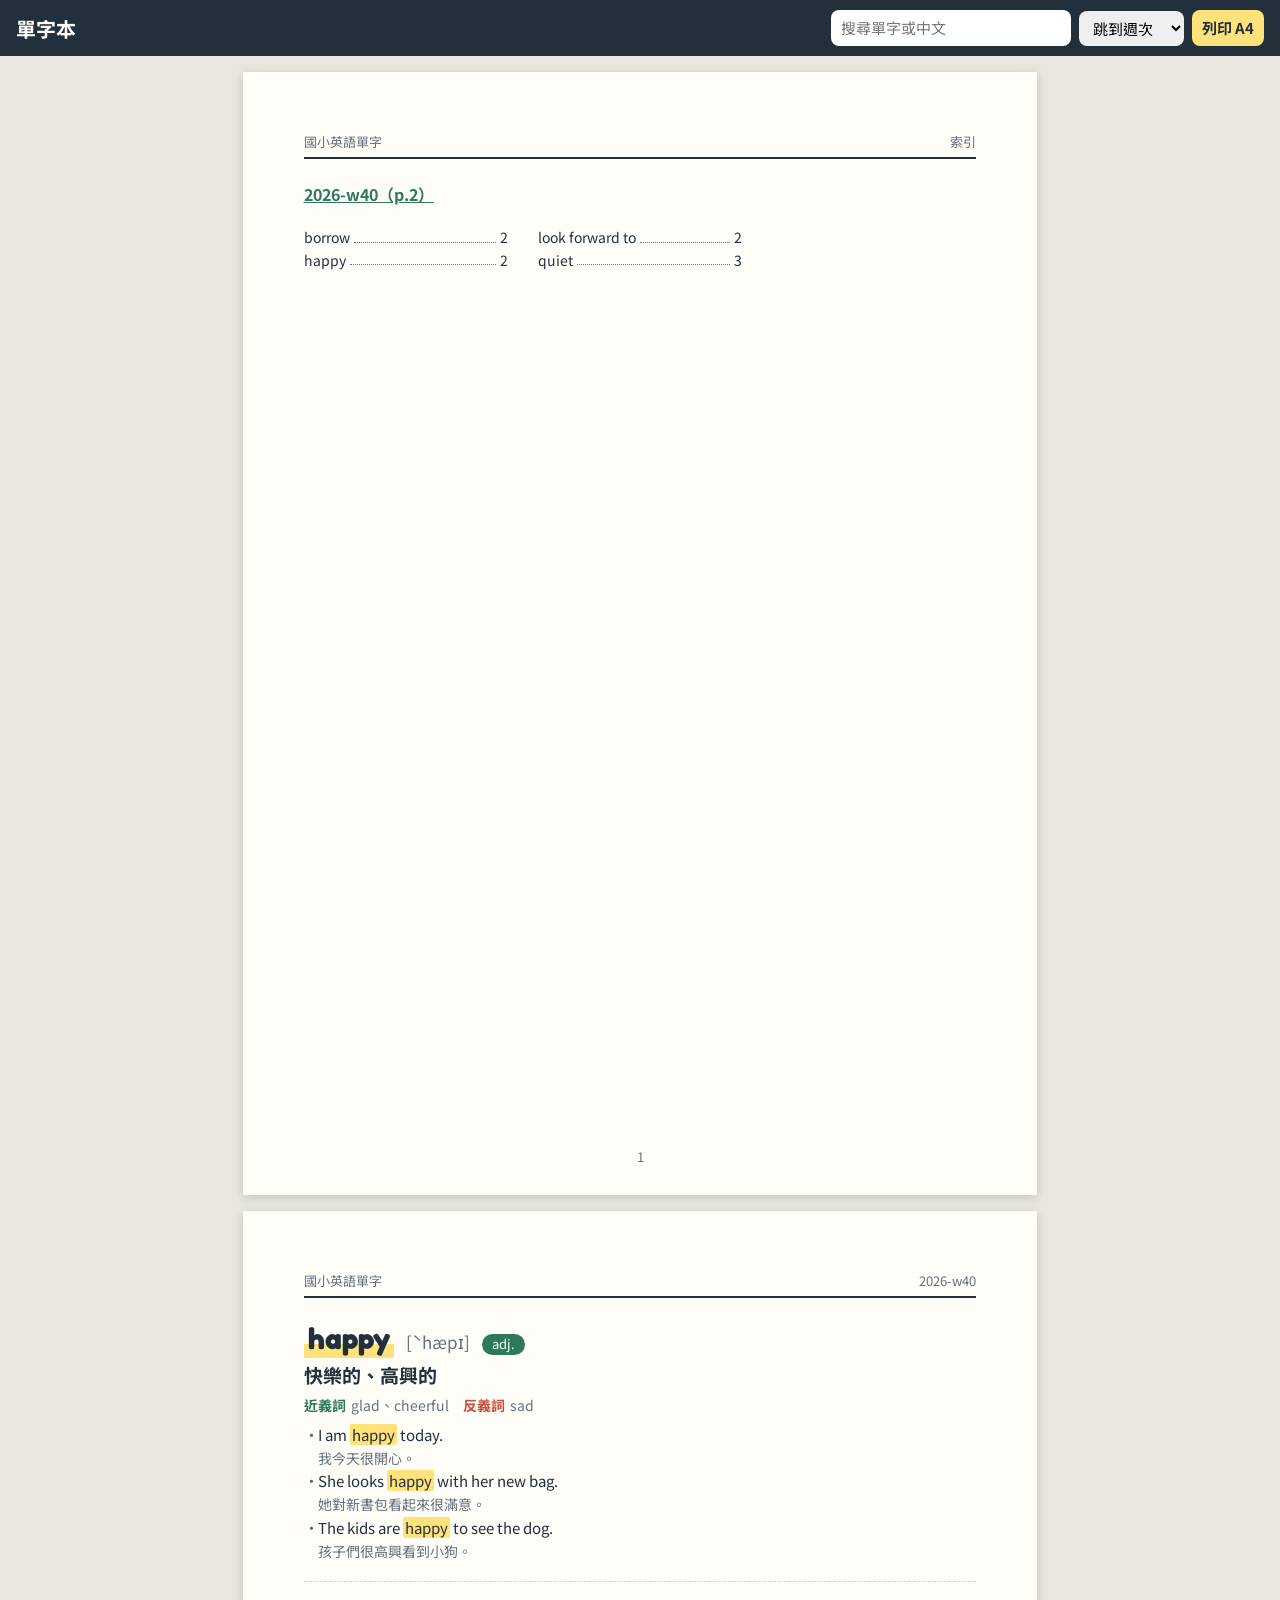
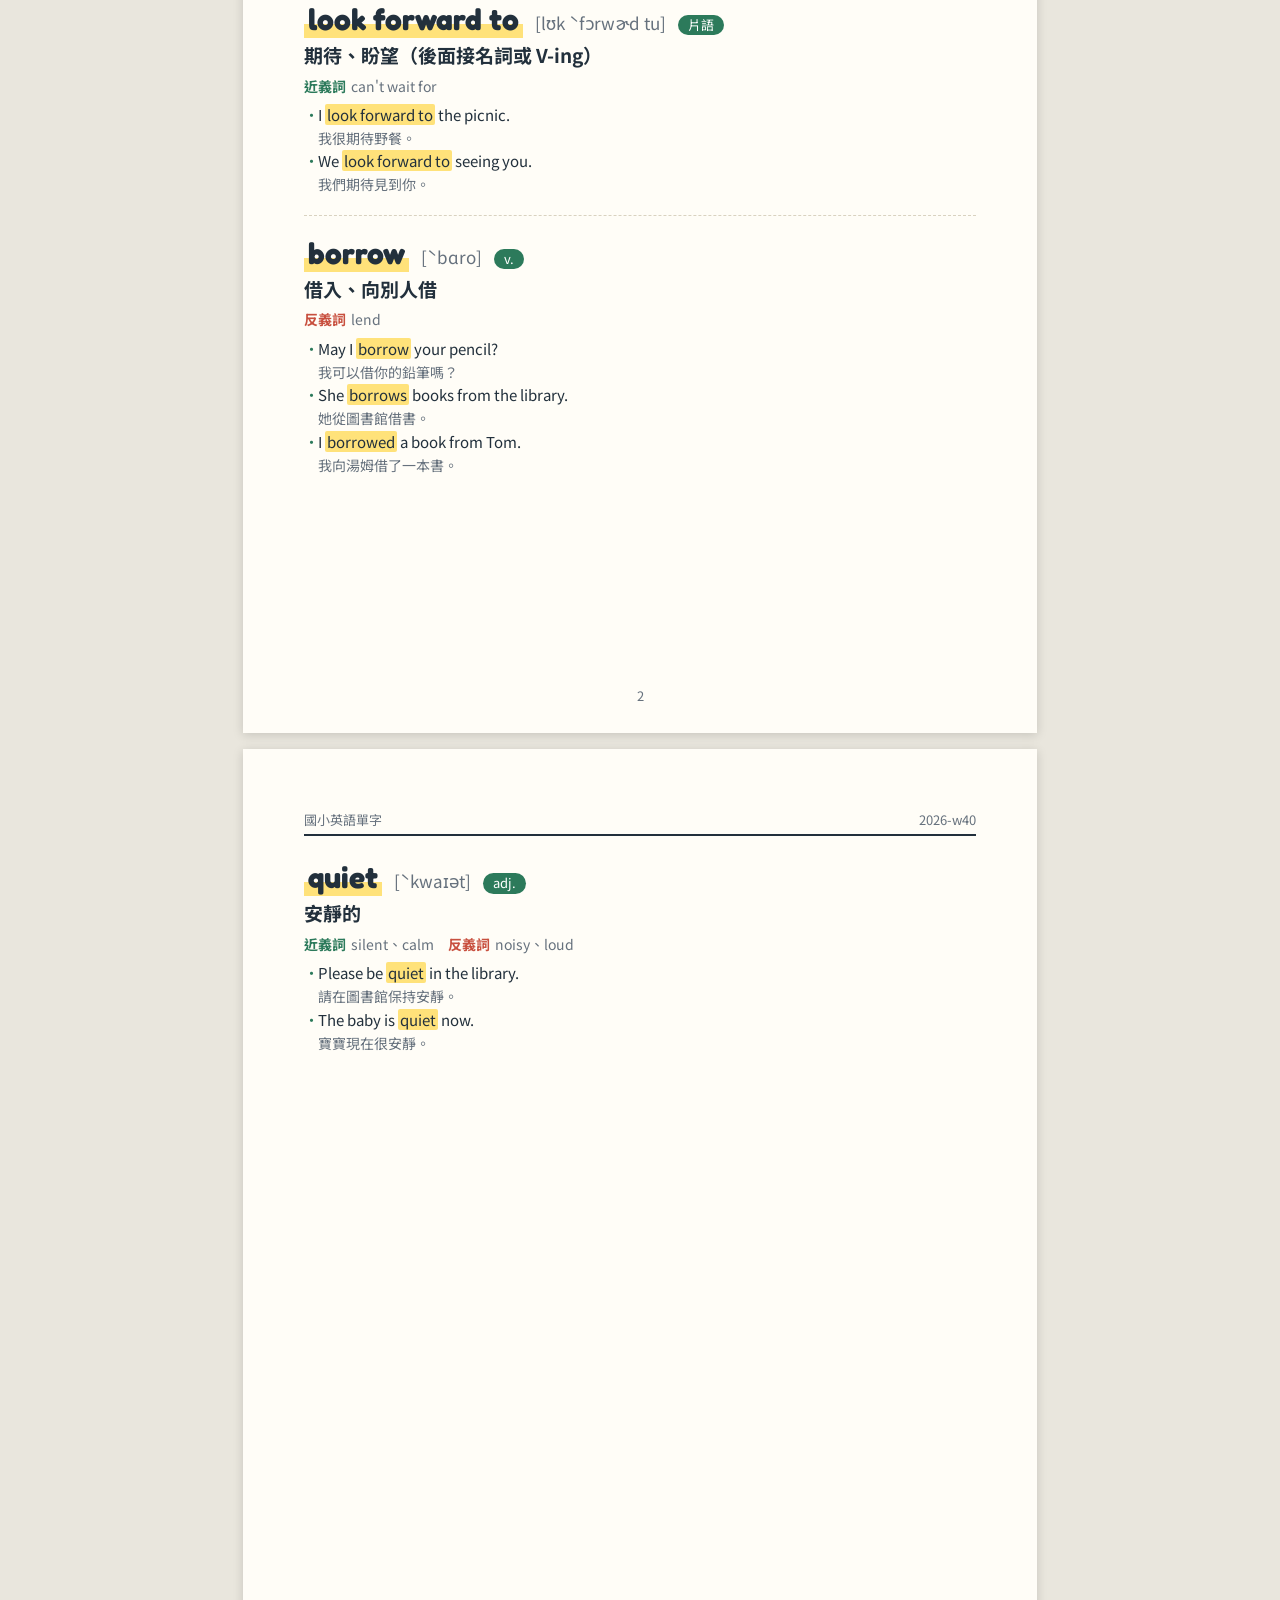
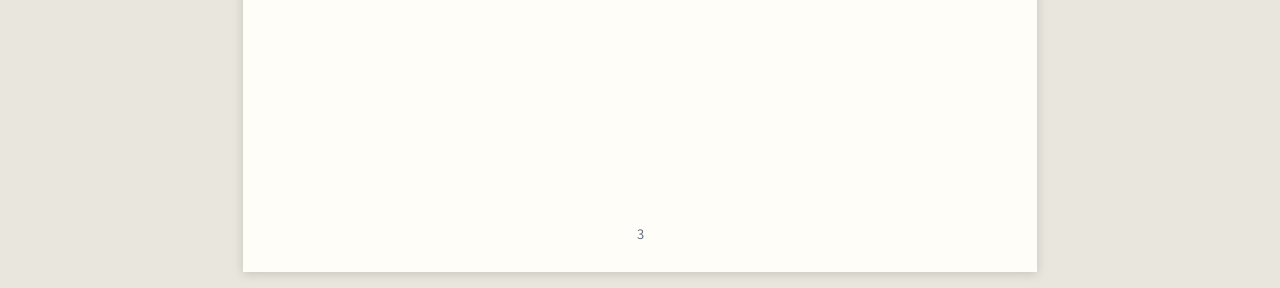
==== index.html @ df6fcfed "Init app" ====
<!DOCTYPE html>
<html lang="zh-Hant">
<head>
<meta charset="utf-8">
<meta name="viewport" content="width=device-width, initial-scale=1">
<title>國小英語單字本</title>
<link rel="preconnect" href="https://fonts.googleapis.com">
<link href="https://fonts.googleapis.com/css2?family=Fredoka:wght@600;700&family=Noto+Sans+TC:wght@400;500;700&display=swap" rel="stylesheet">
<link rel="stylesheet" href="css/style.css">
</head>
<body>
<header class="bar">
  <h1>單字本</h1>
  <input id="q" type="search" placeholder="搜尋單字或中文">
  <select id="wk"><option value="">跳到週次</option></select>
  <button id="pr" type="button">列印 A4</button>
</header>
<main id="app">載入中…</main>
<script src="js/app.js"></script>
</body>
</html>
---- css/style.css ----
:root{--paper:#FFFDF7;--ink:#22303C;--soft:#66717D;--line:#D9D2C0;--mark:#FFE27A;--pos:#2C7A5B;--anti:#C8503F;--desk:#E9E6DD}
*{box-sizing:border-box}
html{scroll-padding-top:72px}
body{margin:0;background:var(--desk);color:var(--ink);font:16px/1.6 "Noto Sans TC","PingFang TC","Microsoft JhengHei",system-ui,sans-serif}

/* toolbar (screen only) */
.bar{position:sticky;top:0;z-index:5;display:flex;flex-wrap:wrap;gap:8px;align-items:center;padding:10px 16px;background:var(--ink);color:#fff}
.bar h1{font:700 20px "Fredoka","Noto Sans TC",sans-serif;margin:0 auto 0 0}
.bar input,.bar select,.bar button{font:inherit;font-size:15px;padding:6px 10px;border:0;border-radius:8px}
.bar input{flex:1 1 140px;min-width:0;max-width:240px}
.bar button{background:var(--mark);color:var(--ink);font-weight:700;cursor:pointer}
.bar :focus-visible{outline:3px solid var(--mark);outline-offset:2px}
.err{margin:24px;padding:16px;background:#fff;border-left:5px solid var(--anti)}

/* A4 page */
.page{position:relative;width:210mm;height:297mm;margin:16px auto;padding:16mm 16mm 14mm;background:var(--paper);box-shadow:0 2px 10px rgba(0,0,0,.15);overflow:hidden}
.head{display:flex;justify-content:space-between;margin-bottom:6mm;padding-bottom:4px;border-bottom:2px solid var(--ink);color:var(--soft);font-size:13px}
.foot{position:absolute;left:0;right:0;bottom:7mm;text-align:center;color:var(--soft);font-size:13px}

/* word card */
.card{margin-bottom:5mm;padding-bottom:5mm;border-bottom:1.5px dashed var(--line)}
.card:last-of-type{border-bottom:0}
.w{display:flex;flex-wrap:wrap;align-items:baseline;gap:4px 12px}
.en{padding:0 4px;font:700 30px/1.25 "Fredoka","Noto Sans TC",sans-serif;background:linear-gradient(transparent 62%,var(--mark) 62%)}
.kk{color:var(--soft);font-size:17px}
.pos{padding:0 10px;border-radius:99px;background:var(--pos);color:#fff;font-size:13px}
.zh{margin:2px 0 4px;font-size:19px;font-weight:700}
.rel{font-size:14px;color:var(--soft)}
.syn,.ant{margin-right:2px;font-weight:700}
.syn{color:var(--pos)}
.ant{color:var(--anti)}
.ex{margin:6px 0 0;padding:0;list-style:none;font-size:15px}
.ex li{position:relative;padding-left:14px}
.ex li::before{content:"•";position:absolute;left:0;color:var(--pos)}
.cn{display:block;color:var(--soft);font-size:14px}
mark{padding:0 2px;border-radius:2px;background:var(--mark);color:inherit}

/* index */
.weeks{display:flex;flex-wrap:wrap;gap:4px 16px;margin-bottom:5mm;font-weight:700}
.weeks a{color:var(--pos)}
.idx{columns:3;column-gap:8mm;font-size:14px}
.idx a{display:flex;break-inside:avoid;color:inherit;text-decoration:none}
.idx a:hover{background:var(--mark)}
.idx i{flex:1;margin:0 4px 6px;border-bottom:1px dotted var(--soft)}

/* phone: single column */
@media (max-width:820px){
  .page{width:auto;height:auto;margin:10px;padding:16px;border-radius:10px;box-shadow:none}
  .foot{position:static;margin-top:8px}
  .idx{columns:2}
  .en{font-size:28px}
}

/* print / save as PDF: always A4 */
@media print{
  @page{size:A4;margin:0}
  *{-webkit-print-color-adjust:exact;print-color-adjust:exact}
  body{background:none}
  .bar{display:none}
  .page{width:210mm;height:296mm;margin:0;padding:16mm 16mm 14mm;border-radius:0;box-shadow:none;break-after:page}
  .page:last-child{break-after:auto}
  .foot{position:absolute;margin-top:0}
  .idx{columns:3}
}
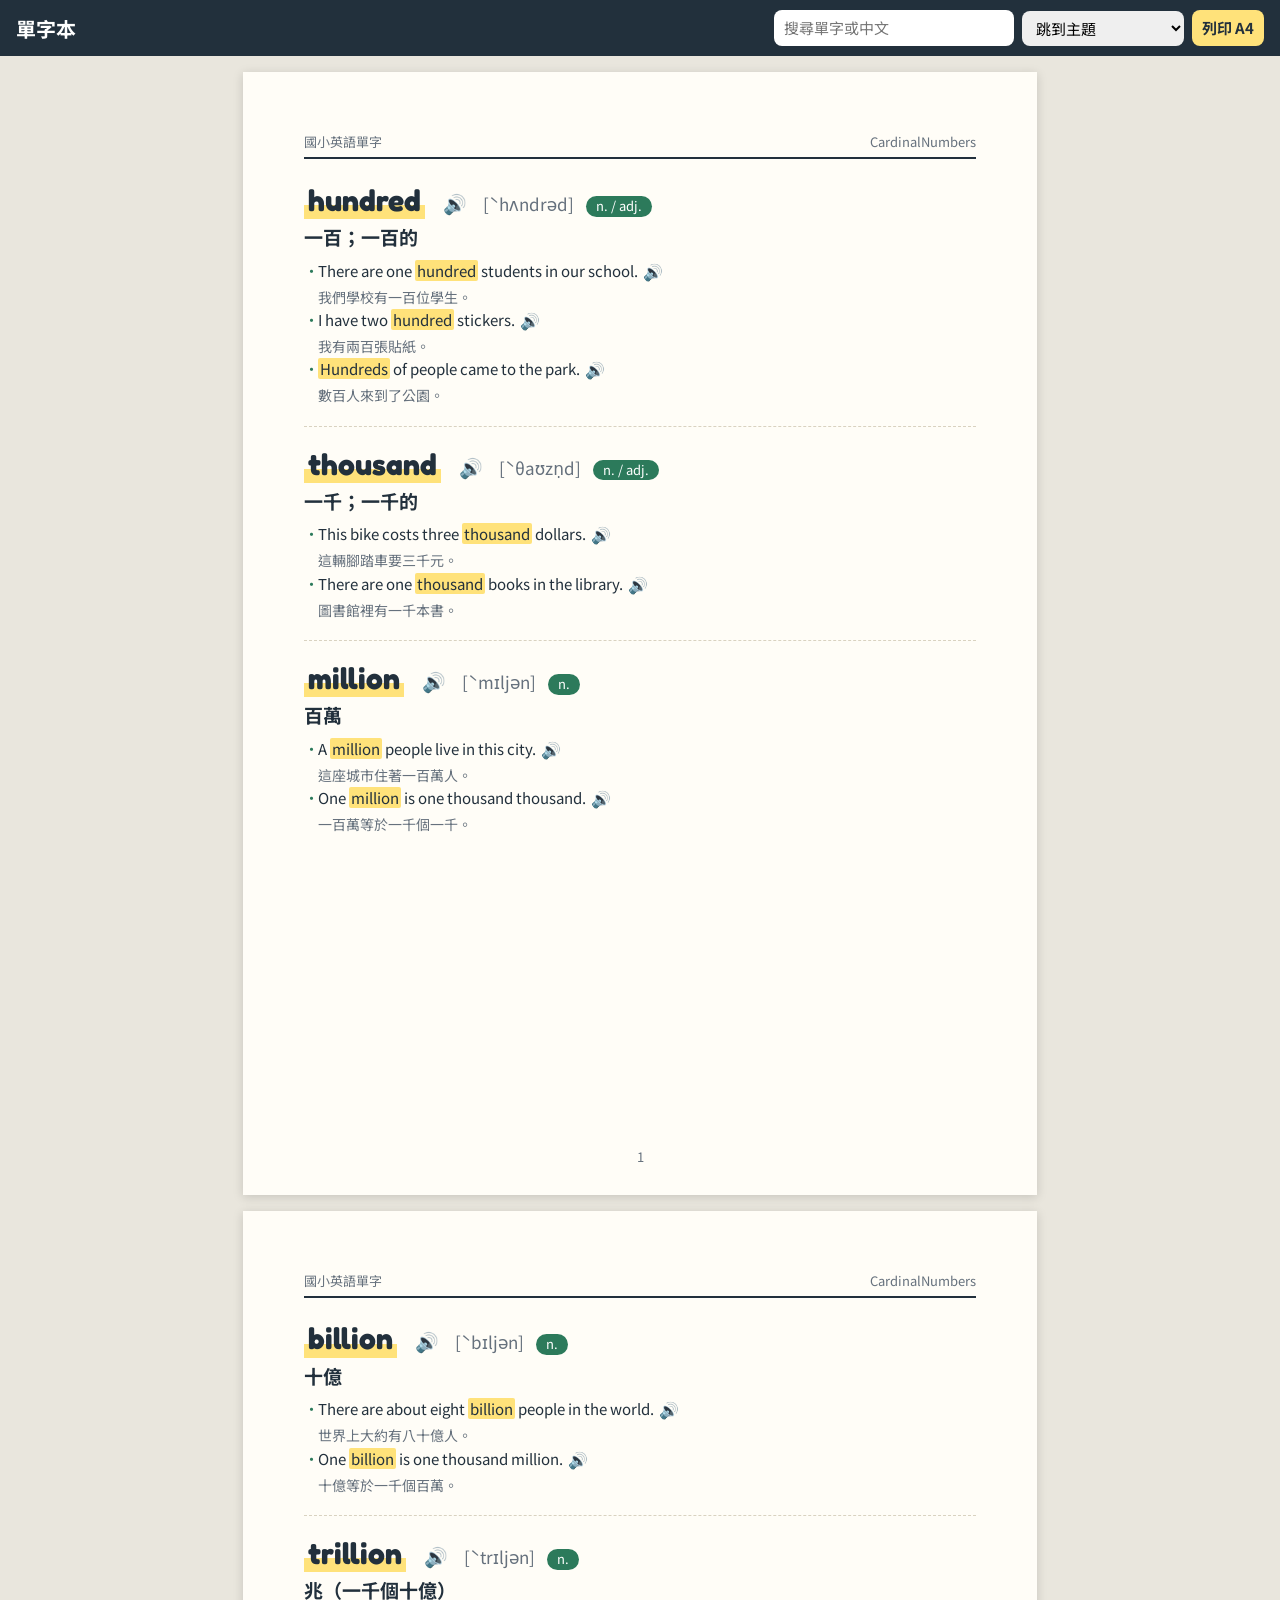
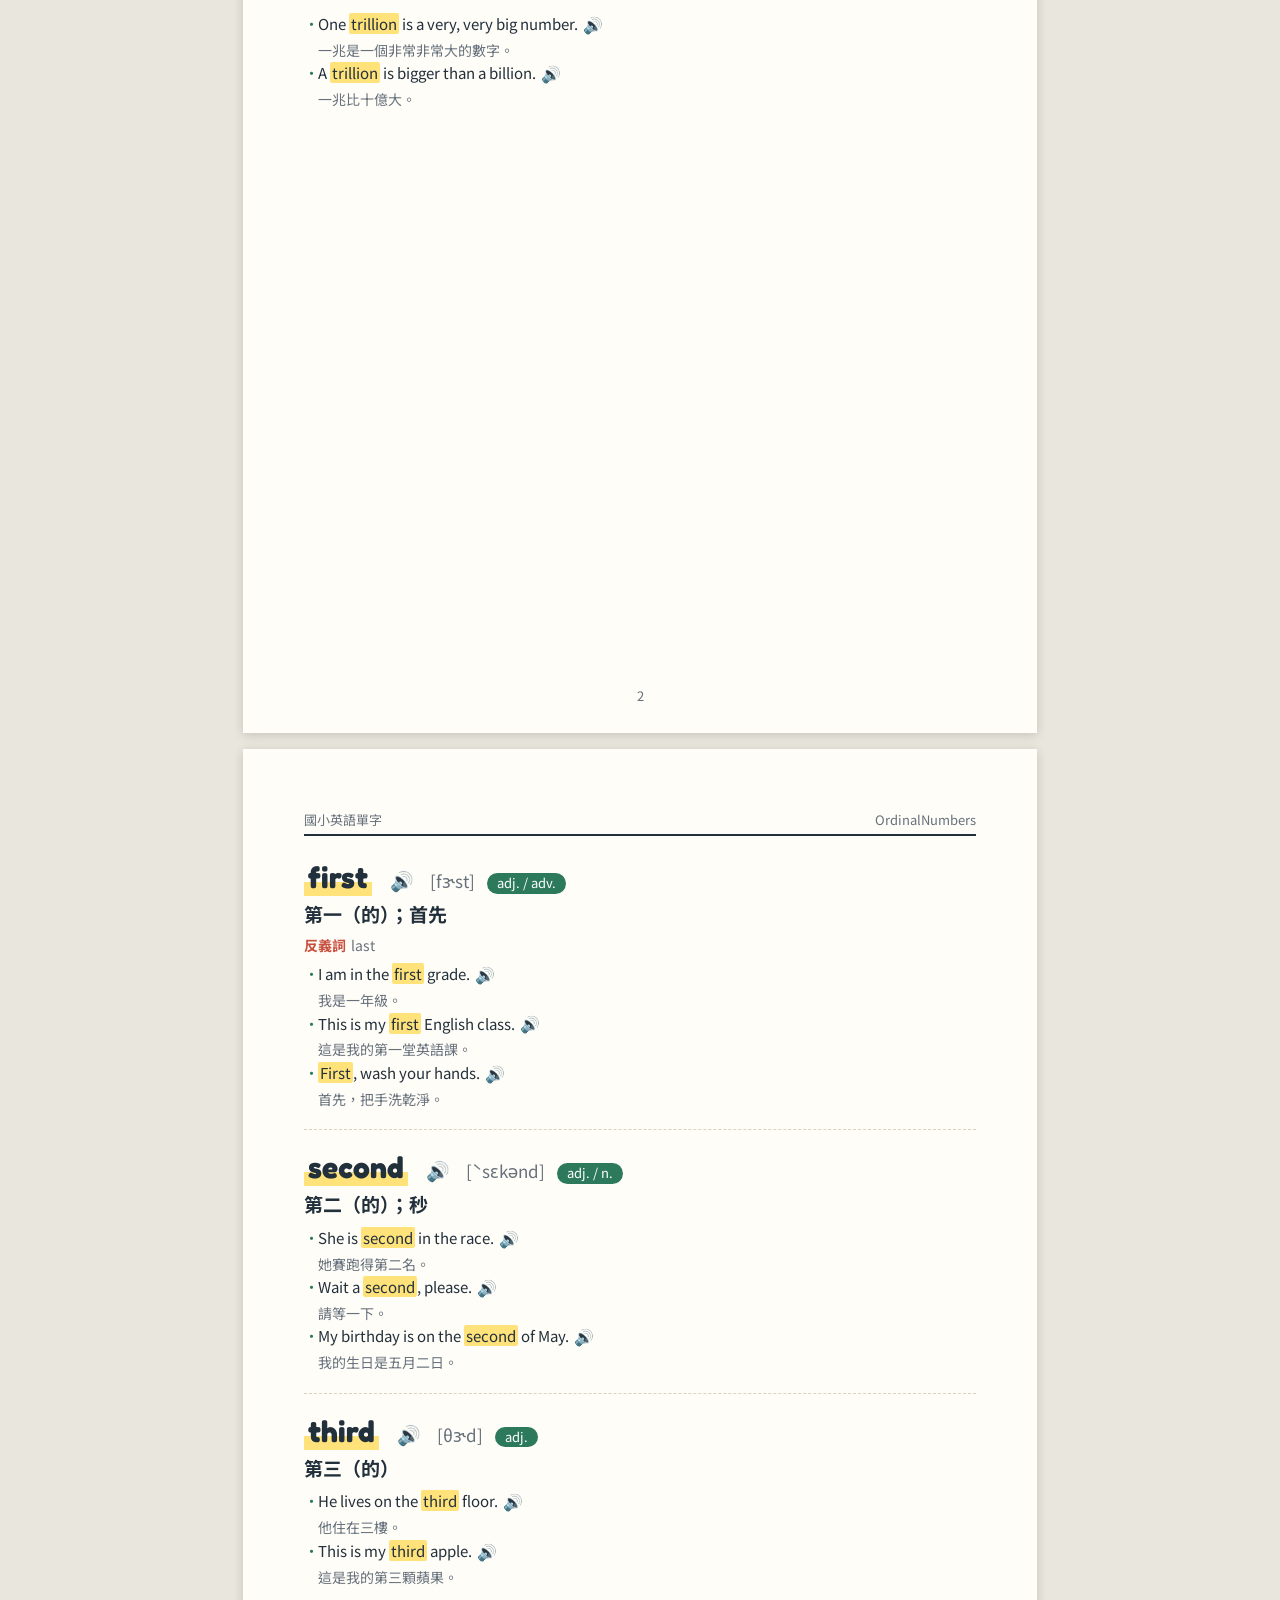
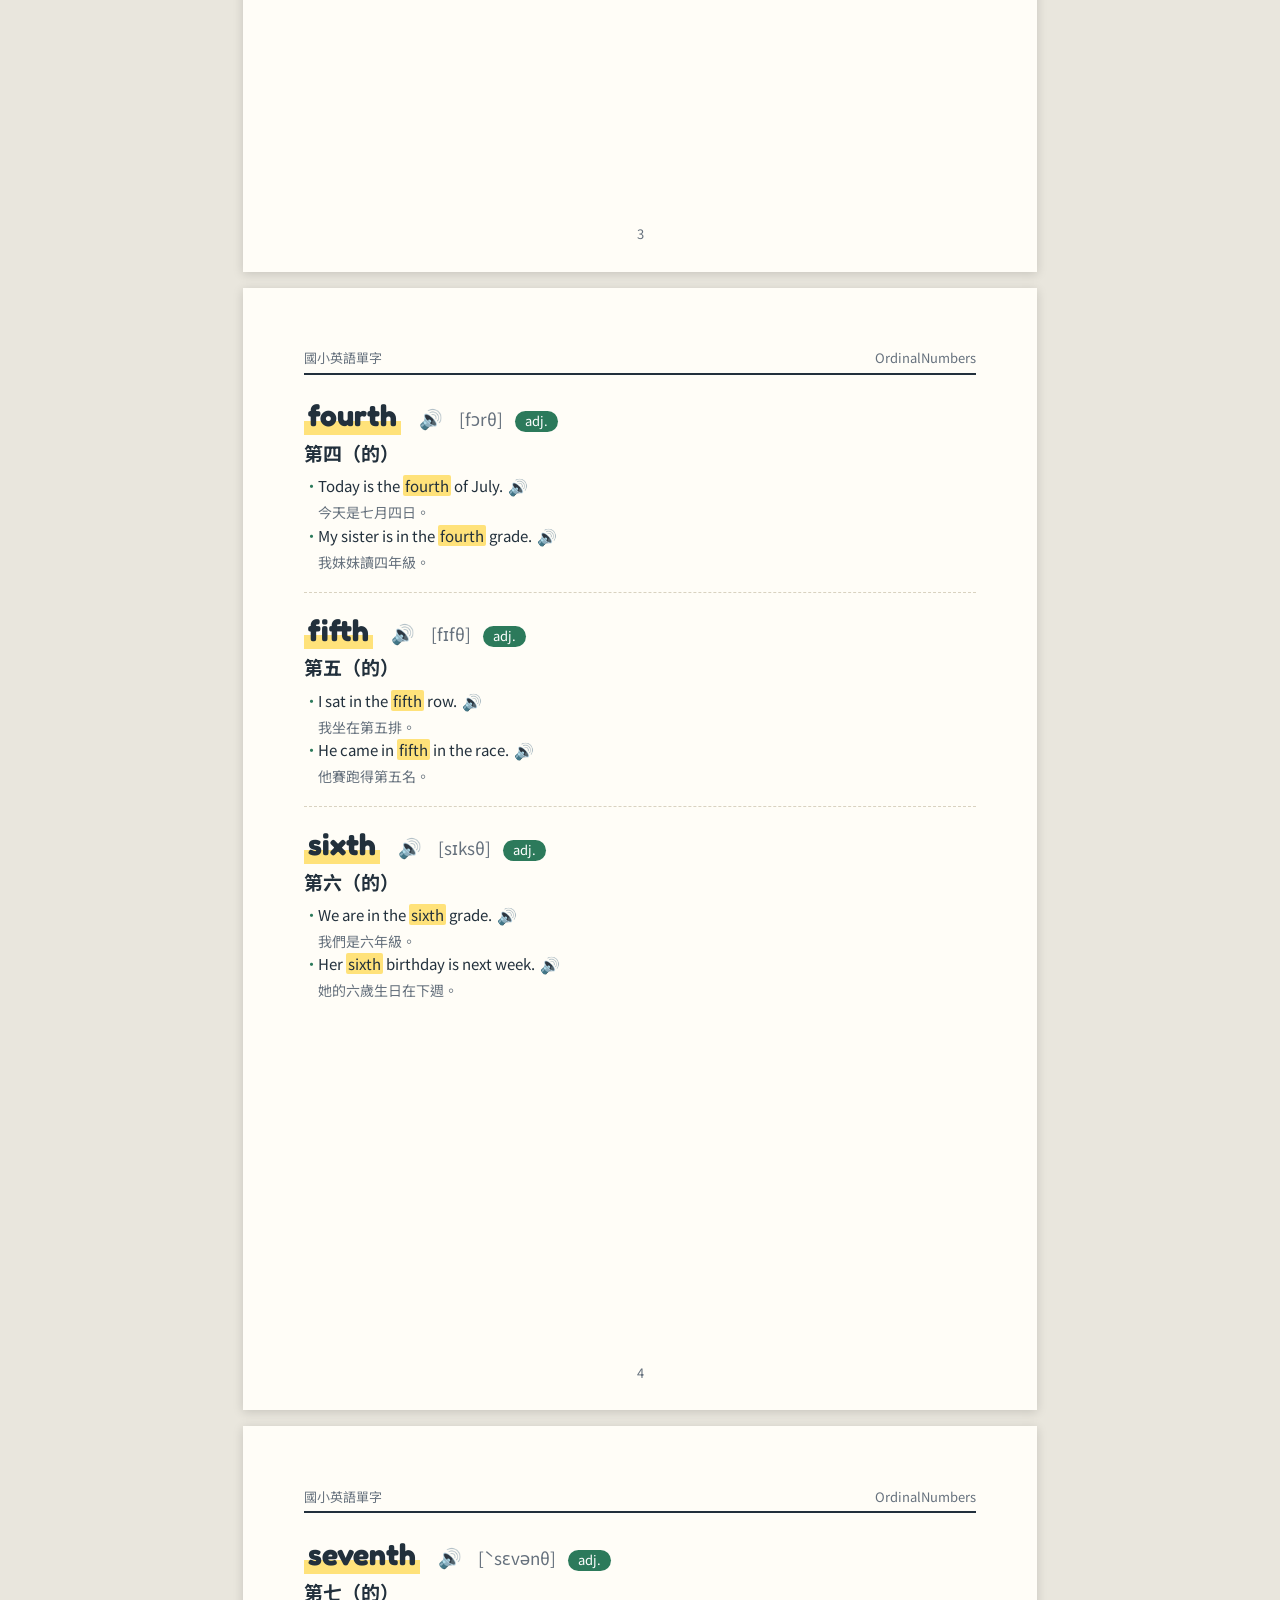
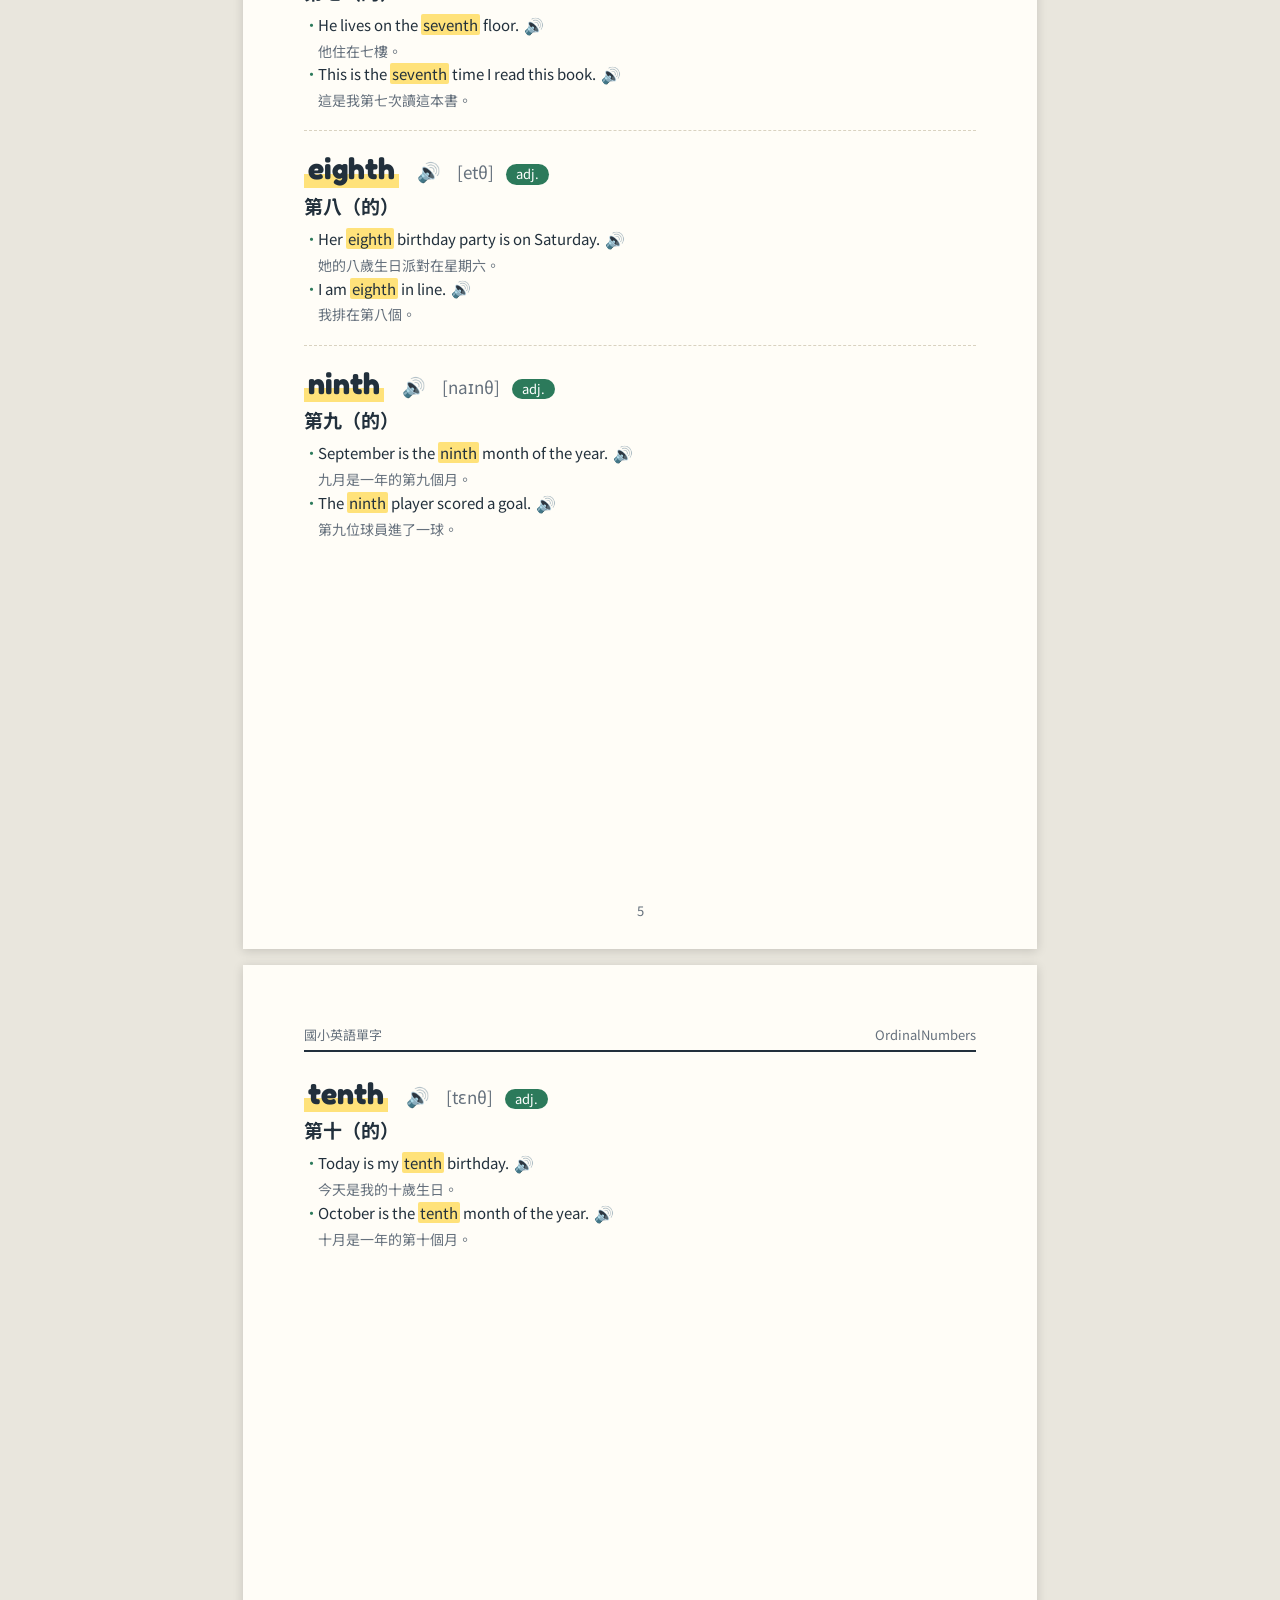
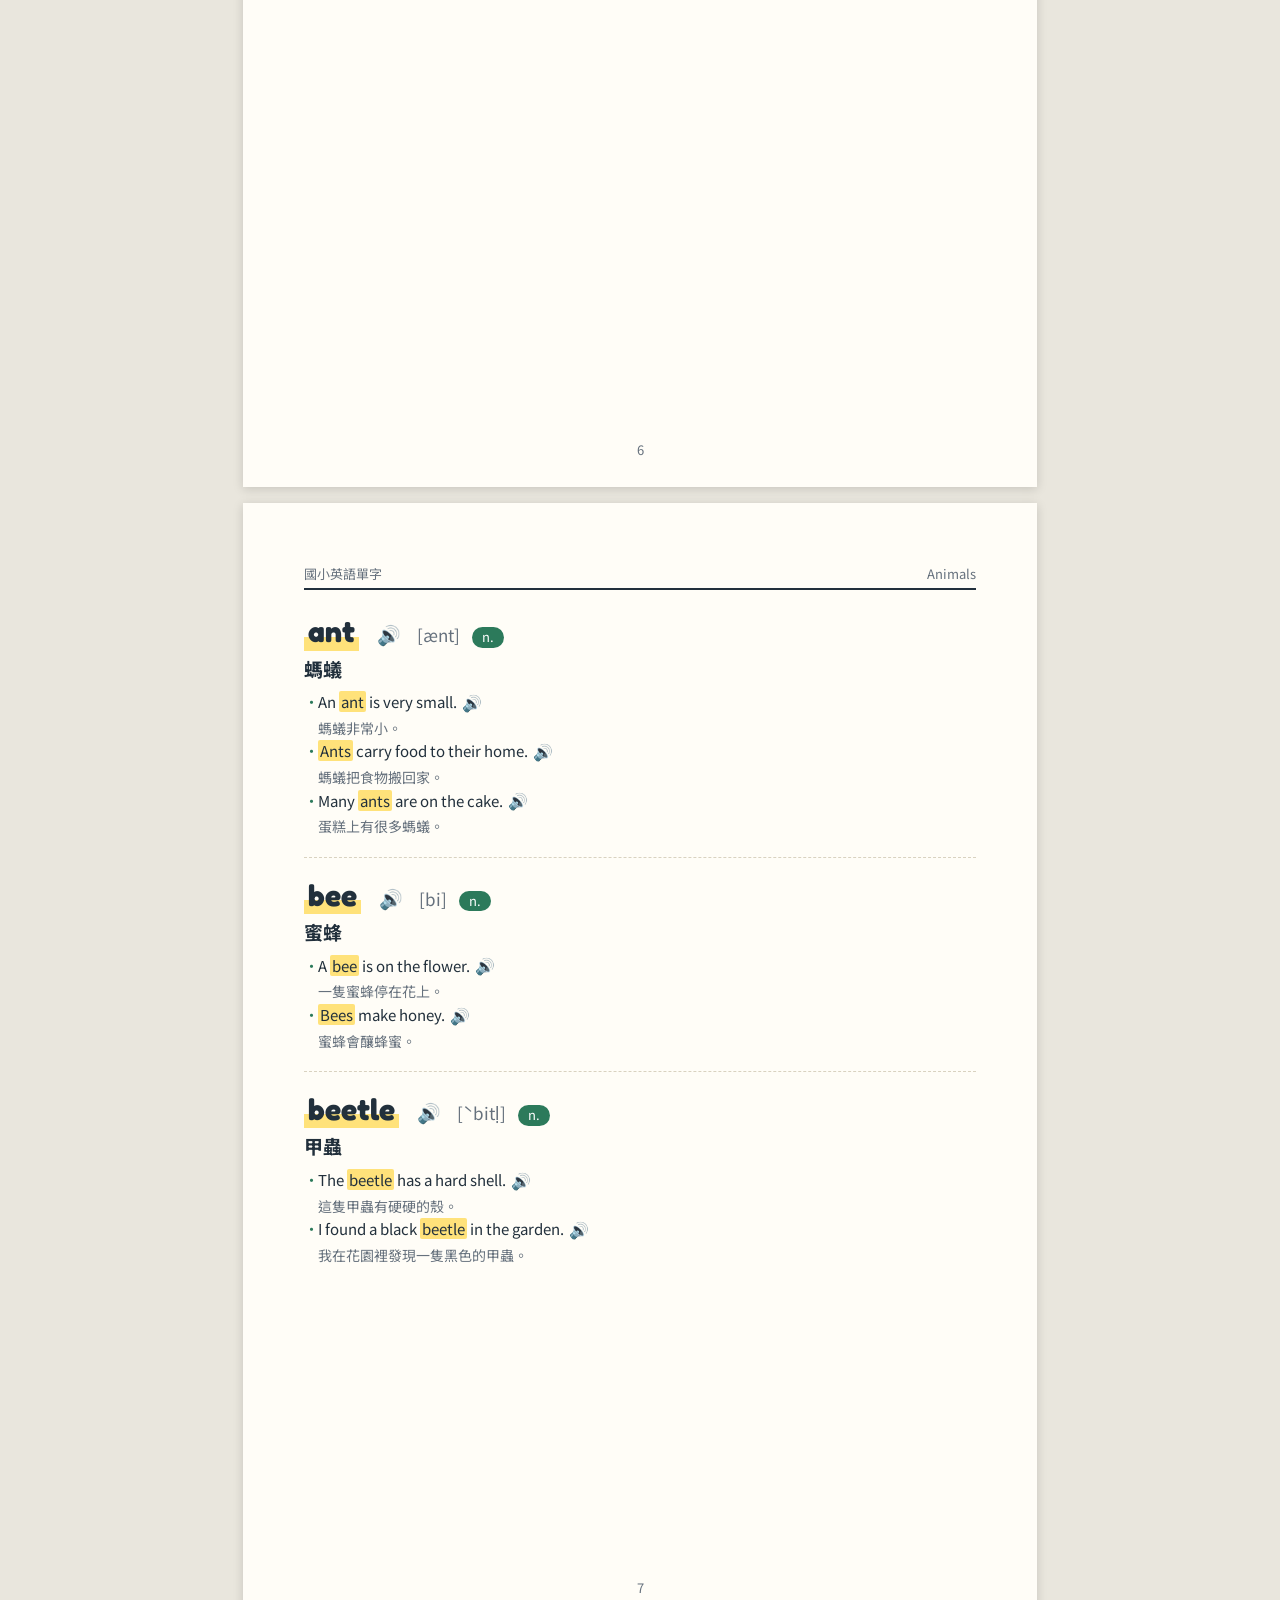
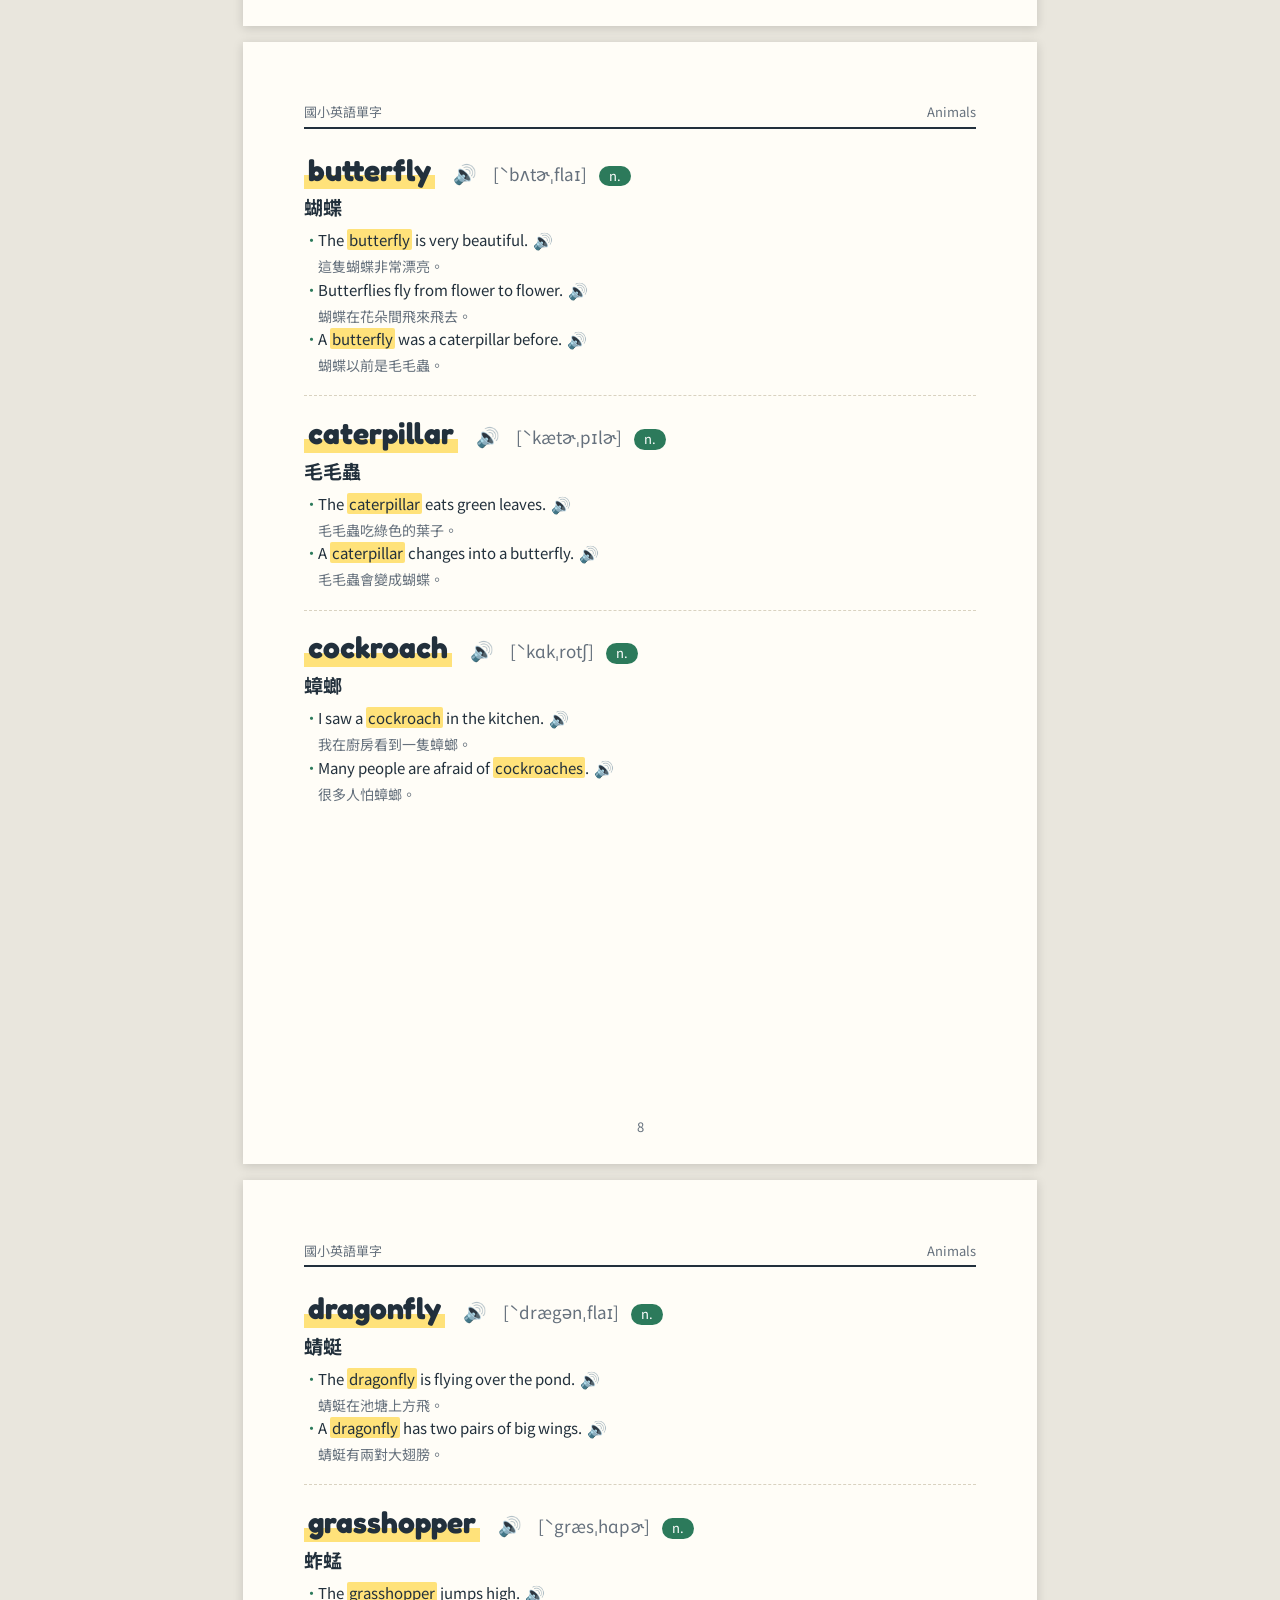
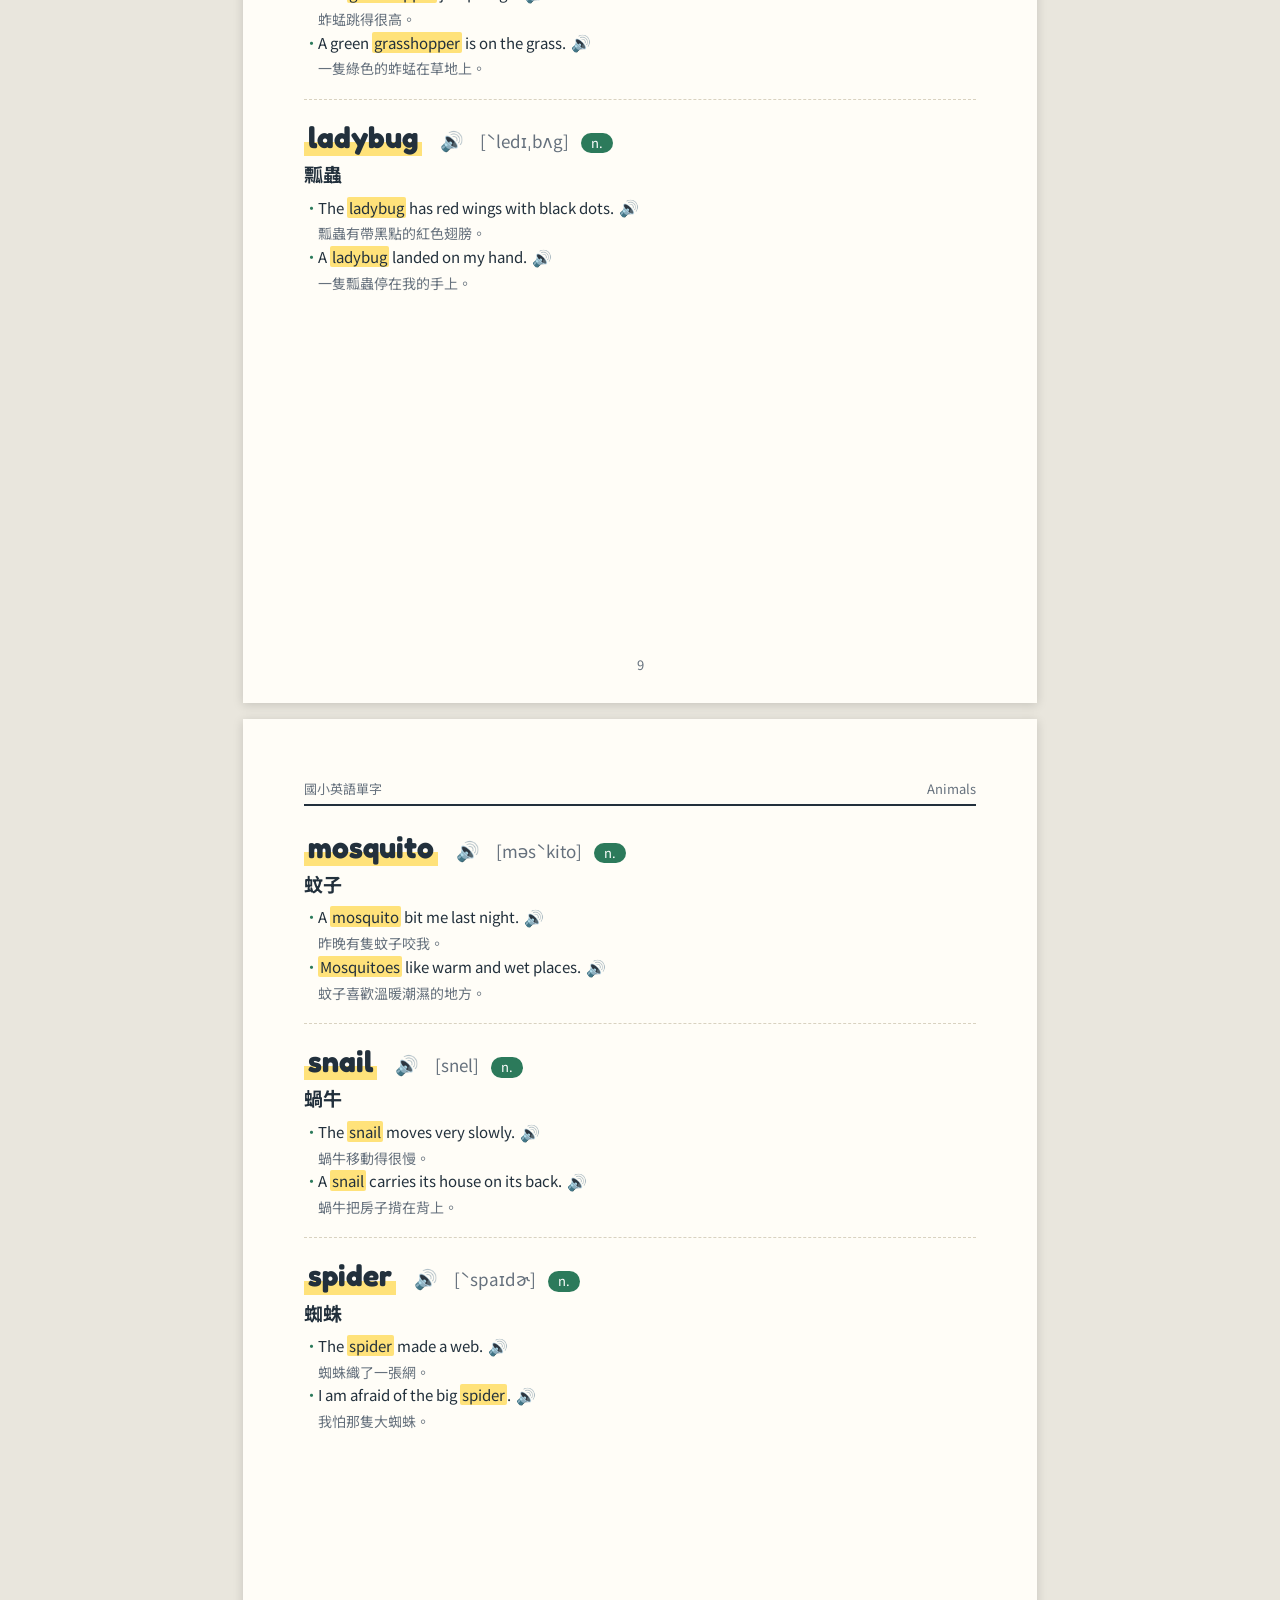
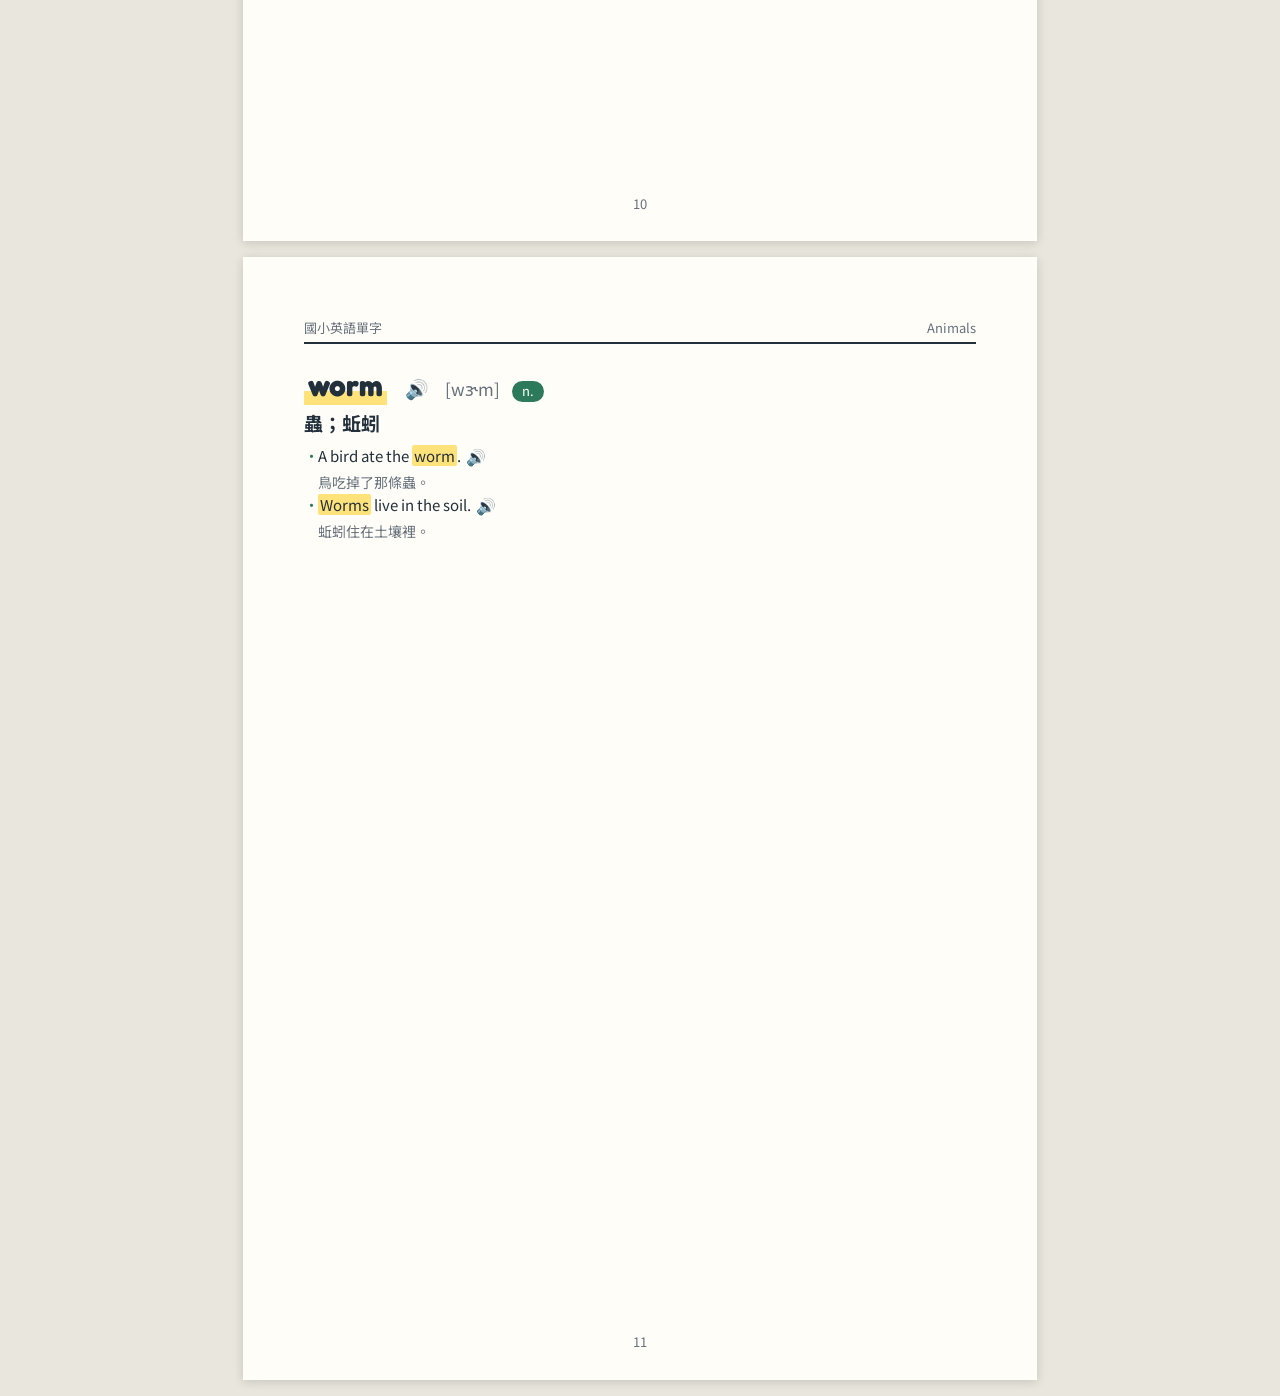
==== commit cdbe9d7a: "1.Upload vocabularies 2.Update script, using subject" ====
--- a/index.html
+++ b/index.html
@@ -12,7 +12,7 @@
 <header class="bar">
   <h1>單字本</h1>
   <input id="q" type="search" placeholder="搜尋單字或中文">
-  <select id="wk"><option value="">跳到週次</option></select>
+  <select id="sub"><option value="">跳到主題</option></select>
   <button id="pr" type="button">列印 A4</button>
 </header>
 <main id="app">載入中…</main>
--- a/css/style.css
+++ b/css/style.css
@@ -35,9 +35,15 @@
 .cn{display:block;color:var(--soft);font-size:14px}
 mark{padding:0 2px;border-radius:2px;background:var(--mark);color:inherit}
 
+/* 朗讀按鈕 */
+.say{display:inline-flex;align-items:center;justify-content:center;width:26px;height:26px;margin-left:2px;border:0;border-radius:99px;background:transparent;font-size:16px;line-height:1;cursor:pointer;vertical-align:middle}
+.say:hover,.say:focus-visible{background:var(--mark)}
+.w .say{width:32px;height:32px;font-size:19px}
+.no-speech .say{display:none}
+
 /* index */
-.weeks{display:flex;flex-wrap:wrap;gap:4px 16px;margin-bottom:5mm;font-weight:700}
-.weeks a{color:var(--pos)}
+.subjects{display:flex;flex-wrap:wrap;gap:4px 16px;margin-bottom:5mm;font-weight:700}
+.subjects a{color:var(--pos)}
 .idx{columns:3;column-gap:8mm;font-size:14px}
 .idx a{display:flex;break-inside:avoid;color:inherit;text-decoration:none}
 .idx a:hover{background:var(--mark)}
@@ -57,6 +63,7 @@
   *{-webkit-print-color-adjust:exact;print-color-adjust:exact}
   body{background:none}
   .bar{display:none}
+  .say{display:none}
   .page{width:210mm;height:296mm;margin:0;padding:16mm 16mm 14mm;border-radius:0;box-shadow:none;break-after:page}
   .page:last-child{break-after:auto}
   .foot{position:absolute;margin-top:0}
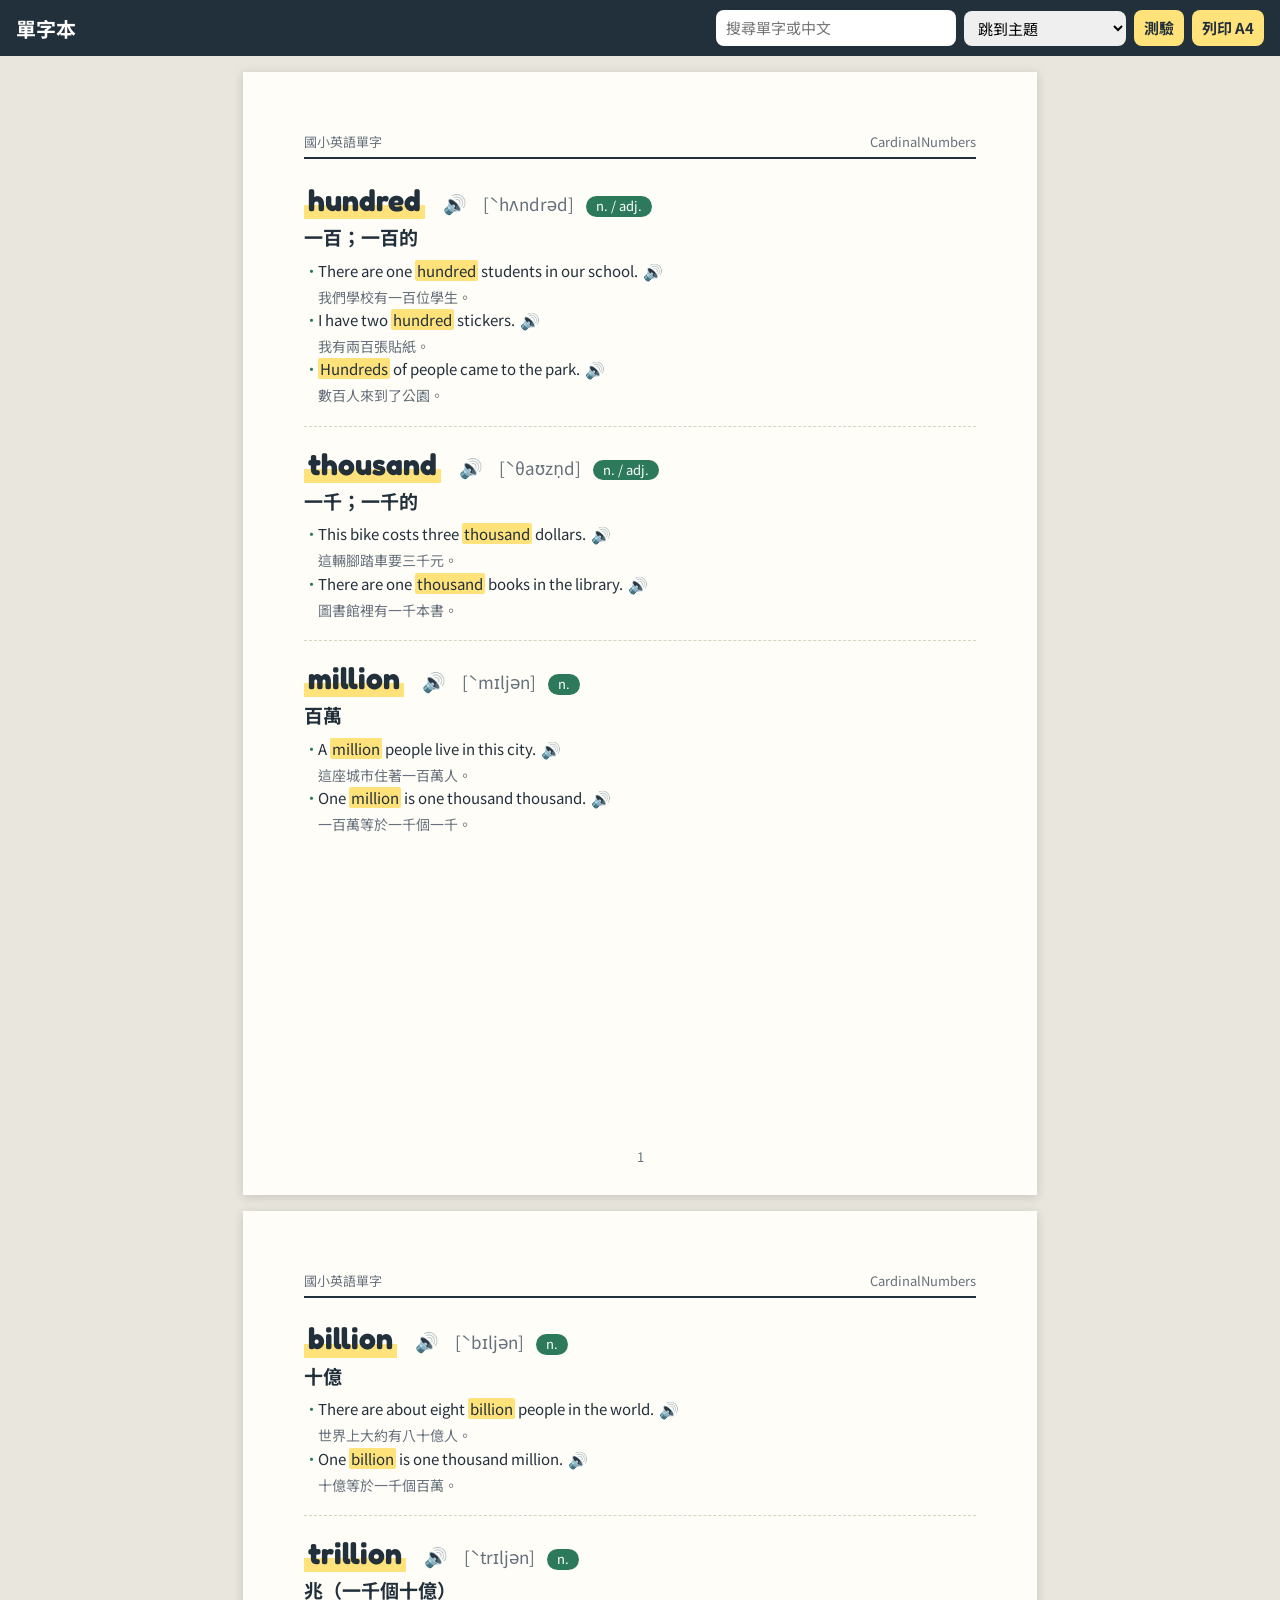
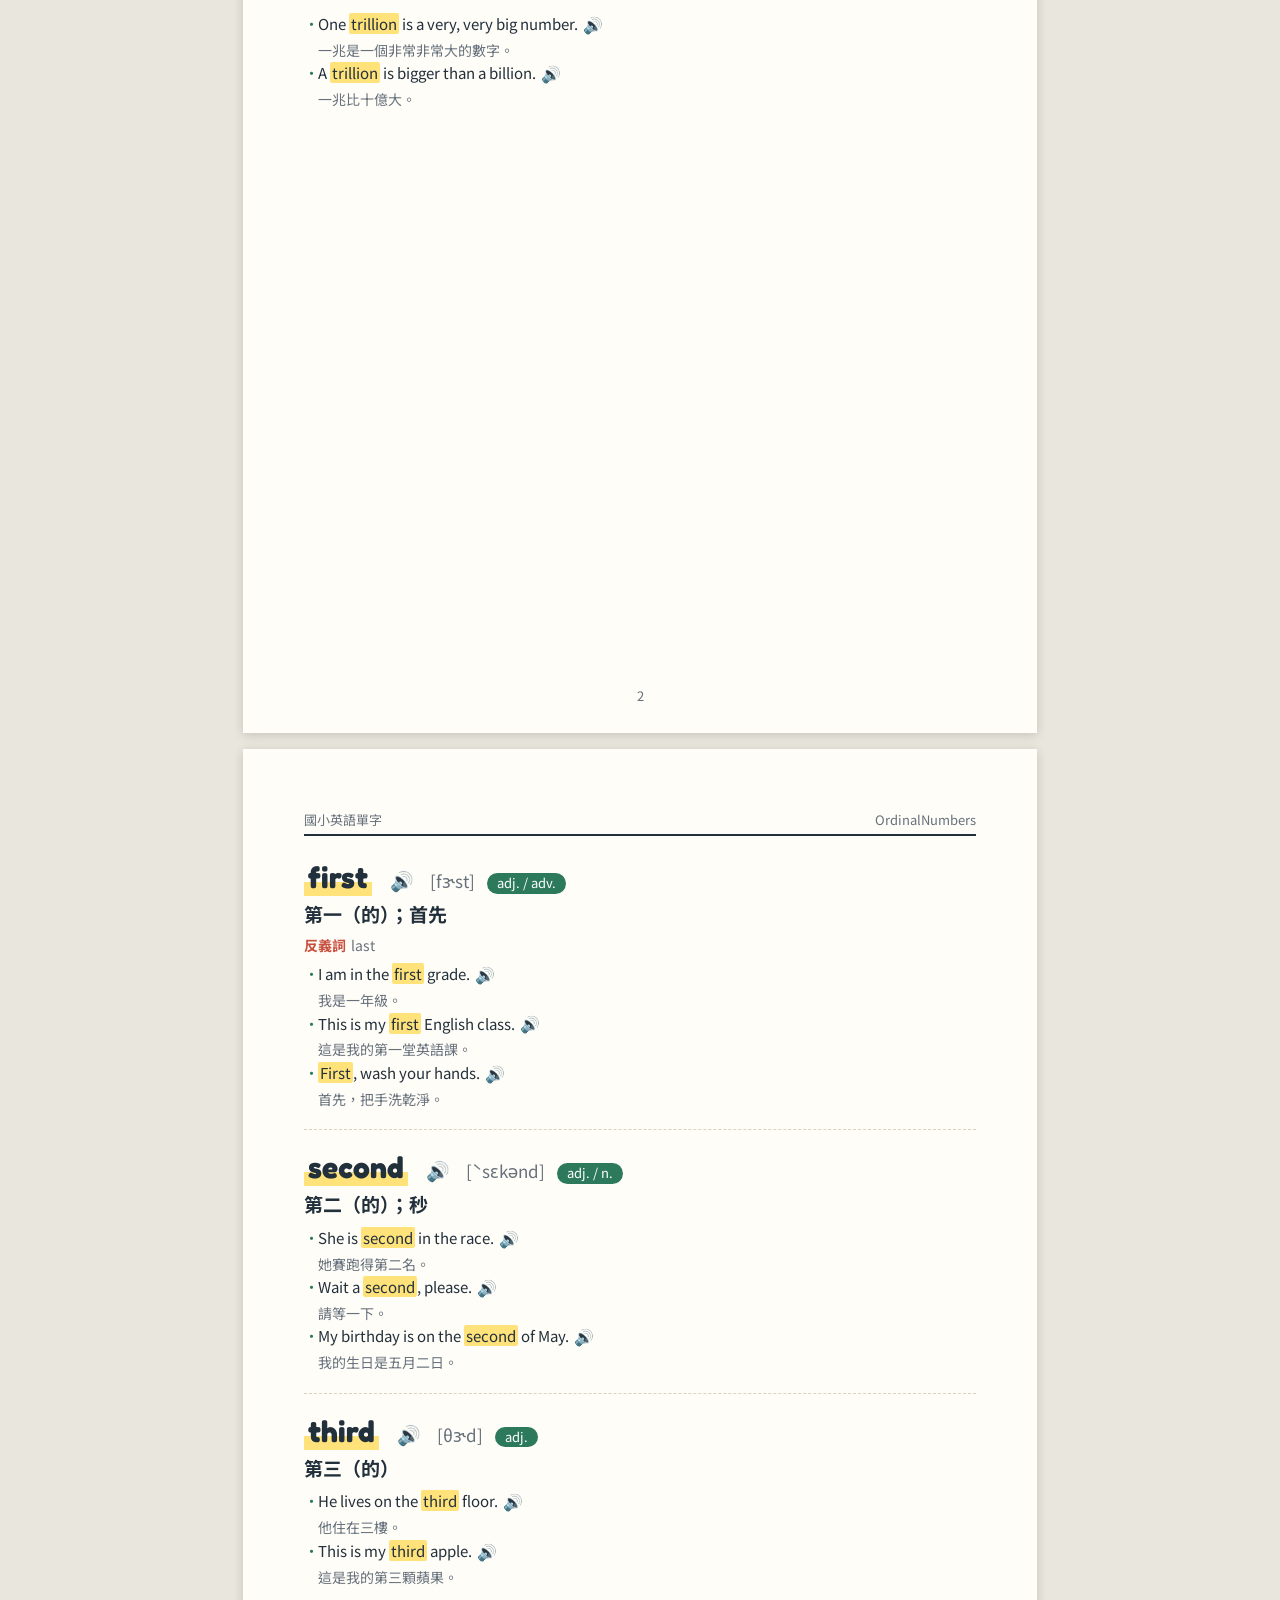
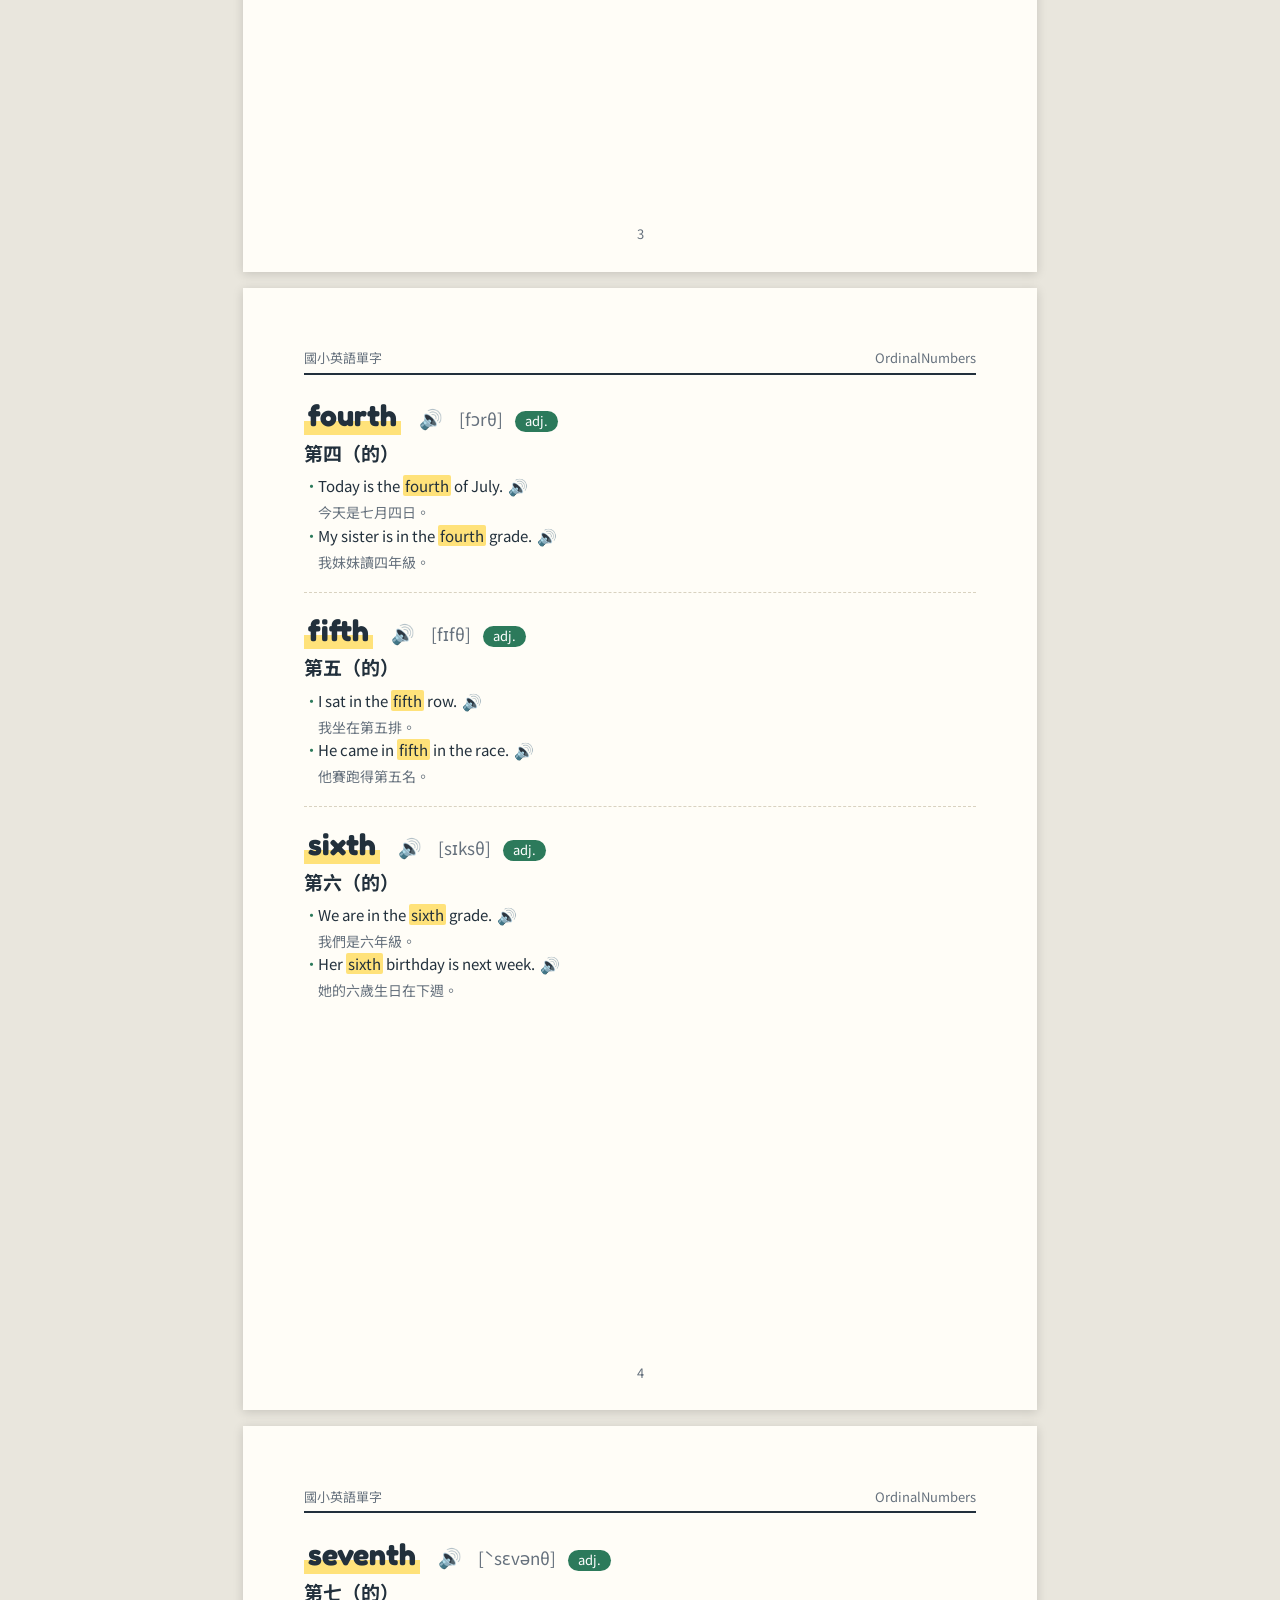
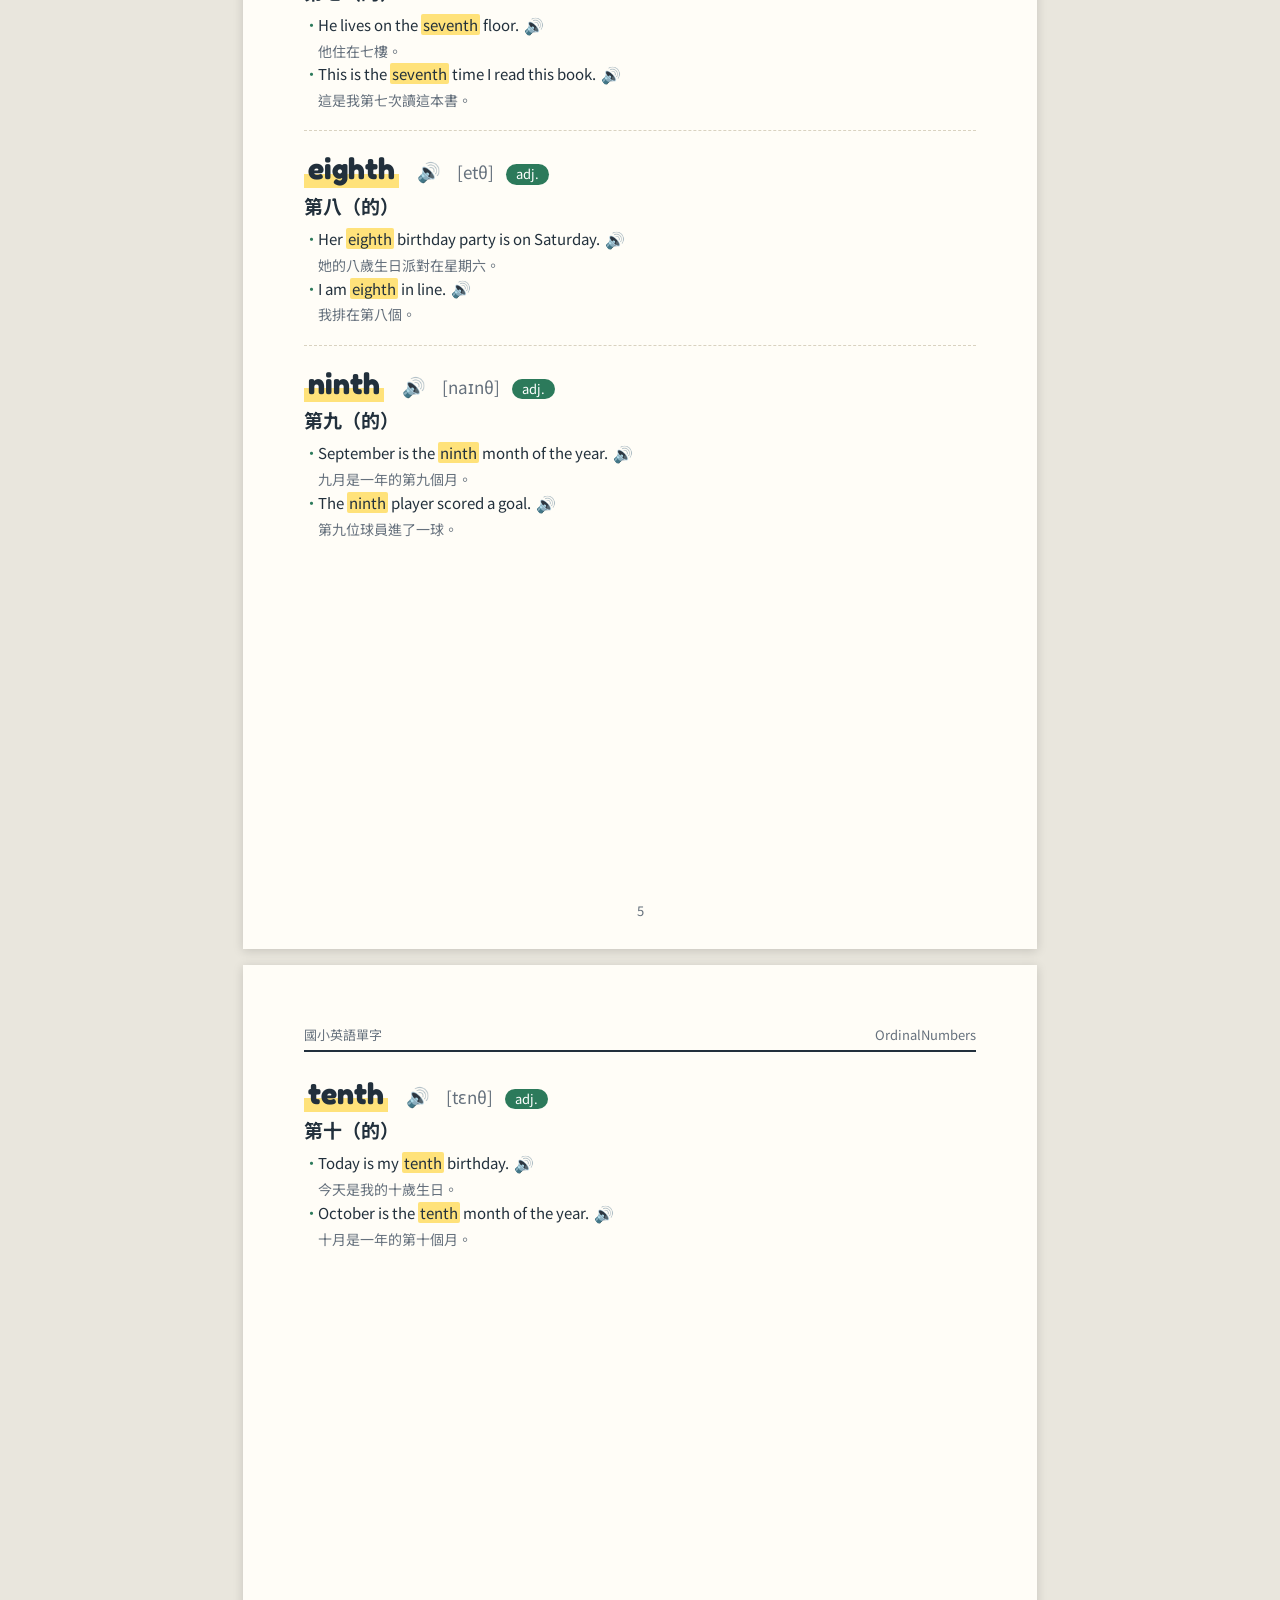
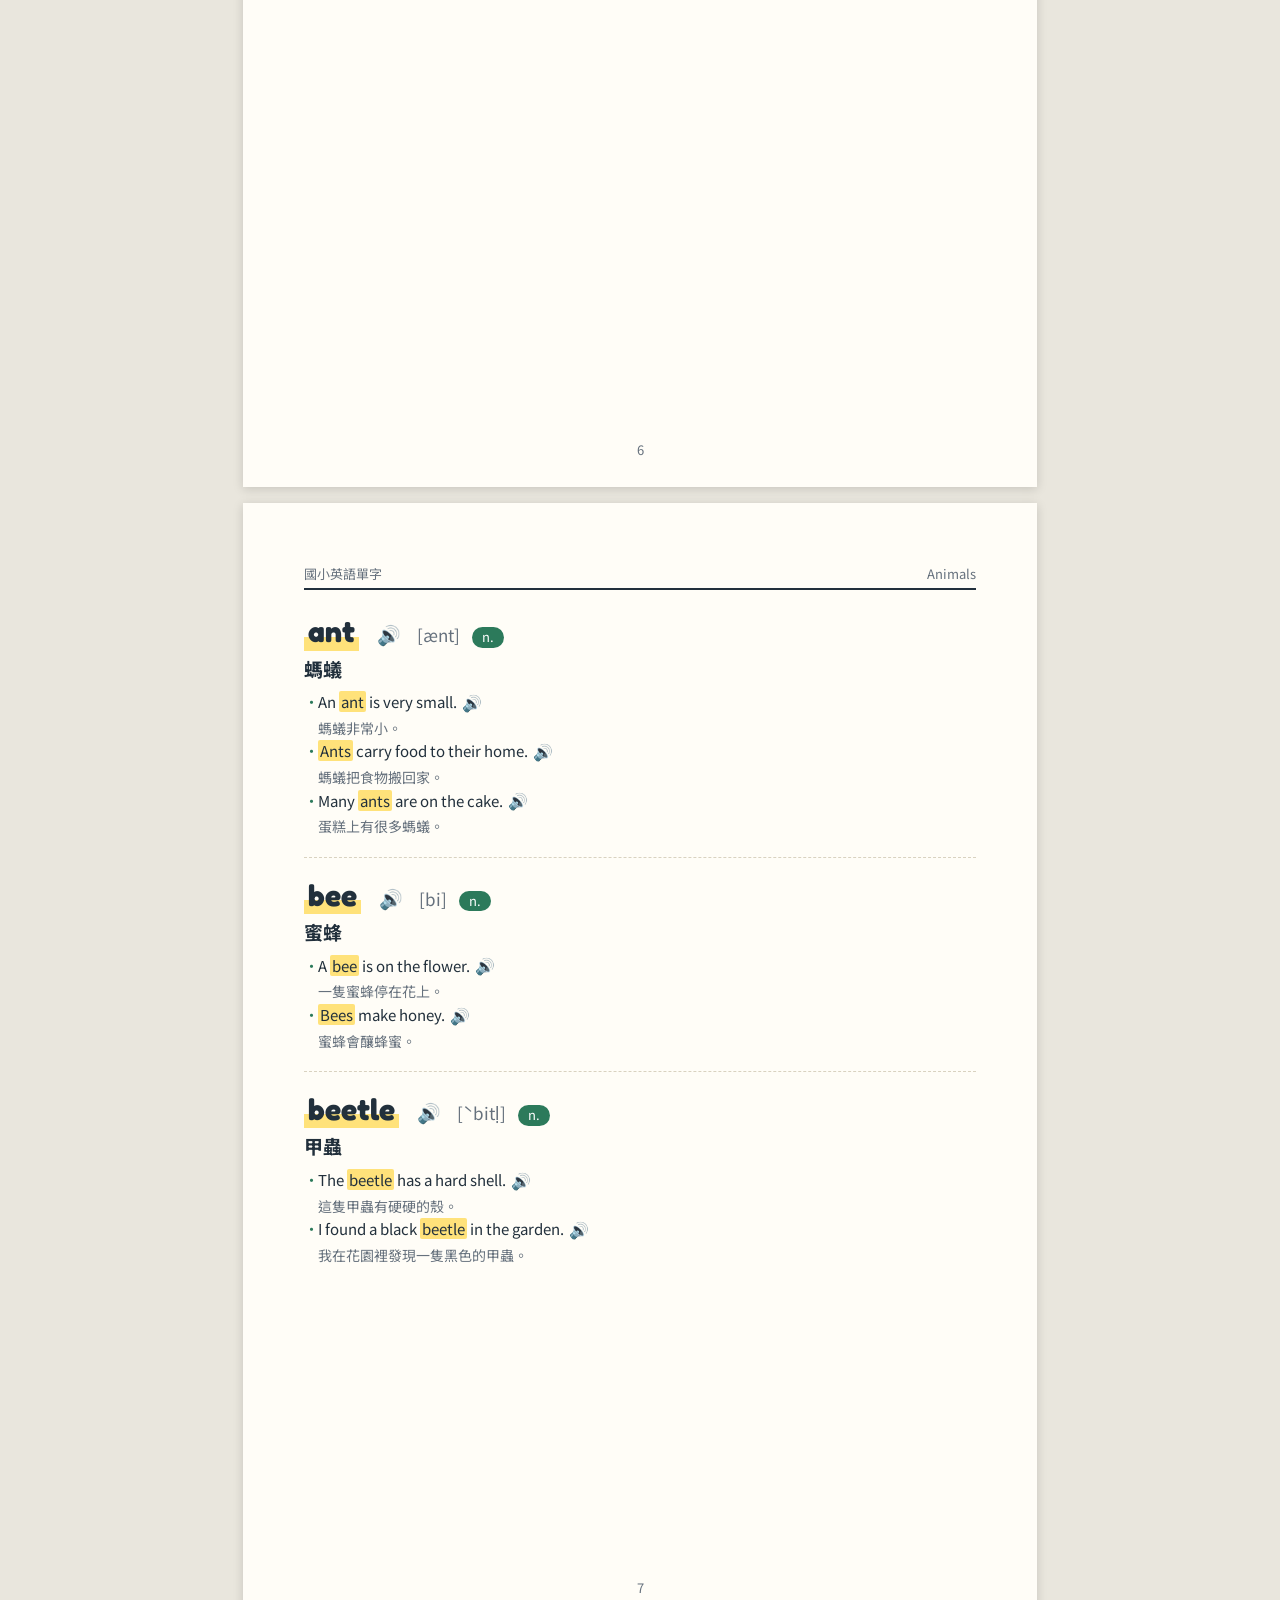
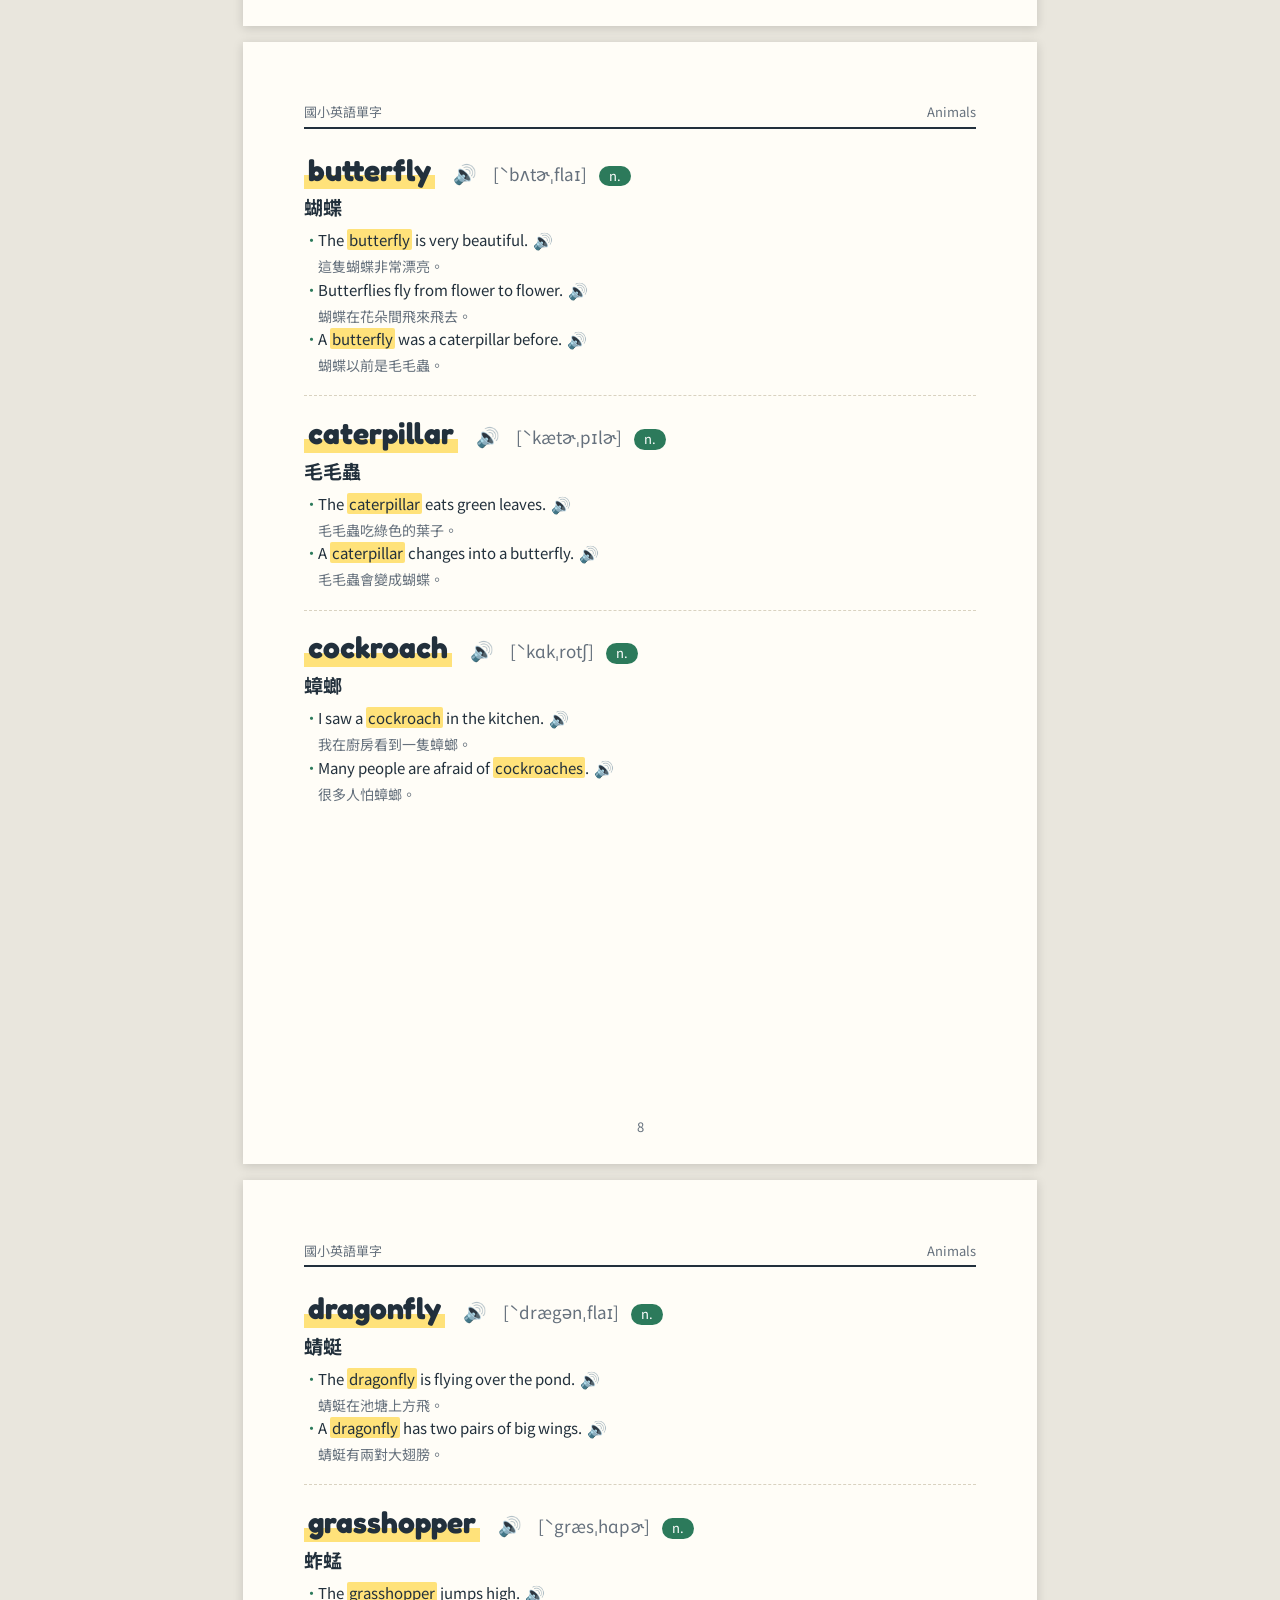
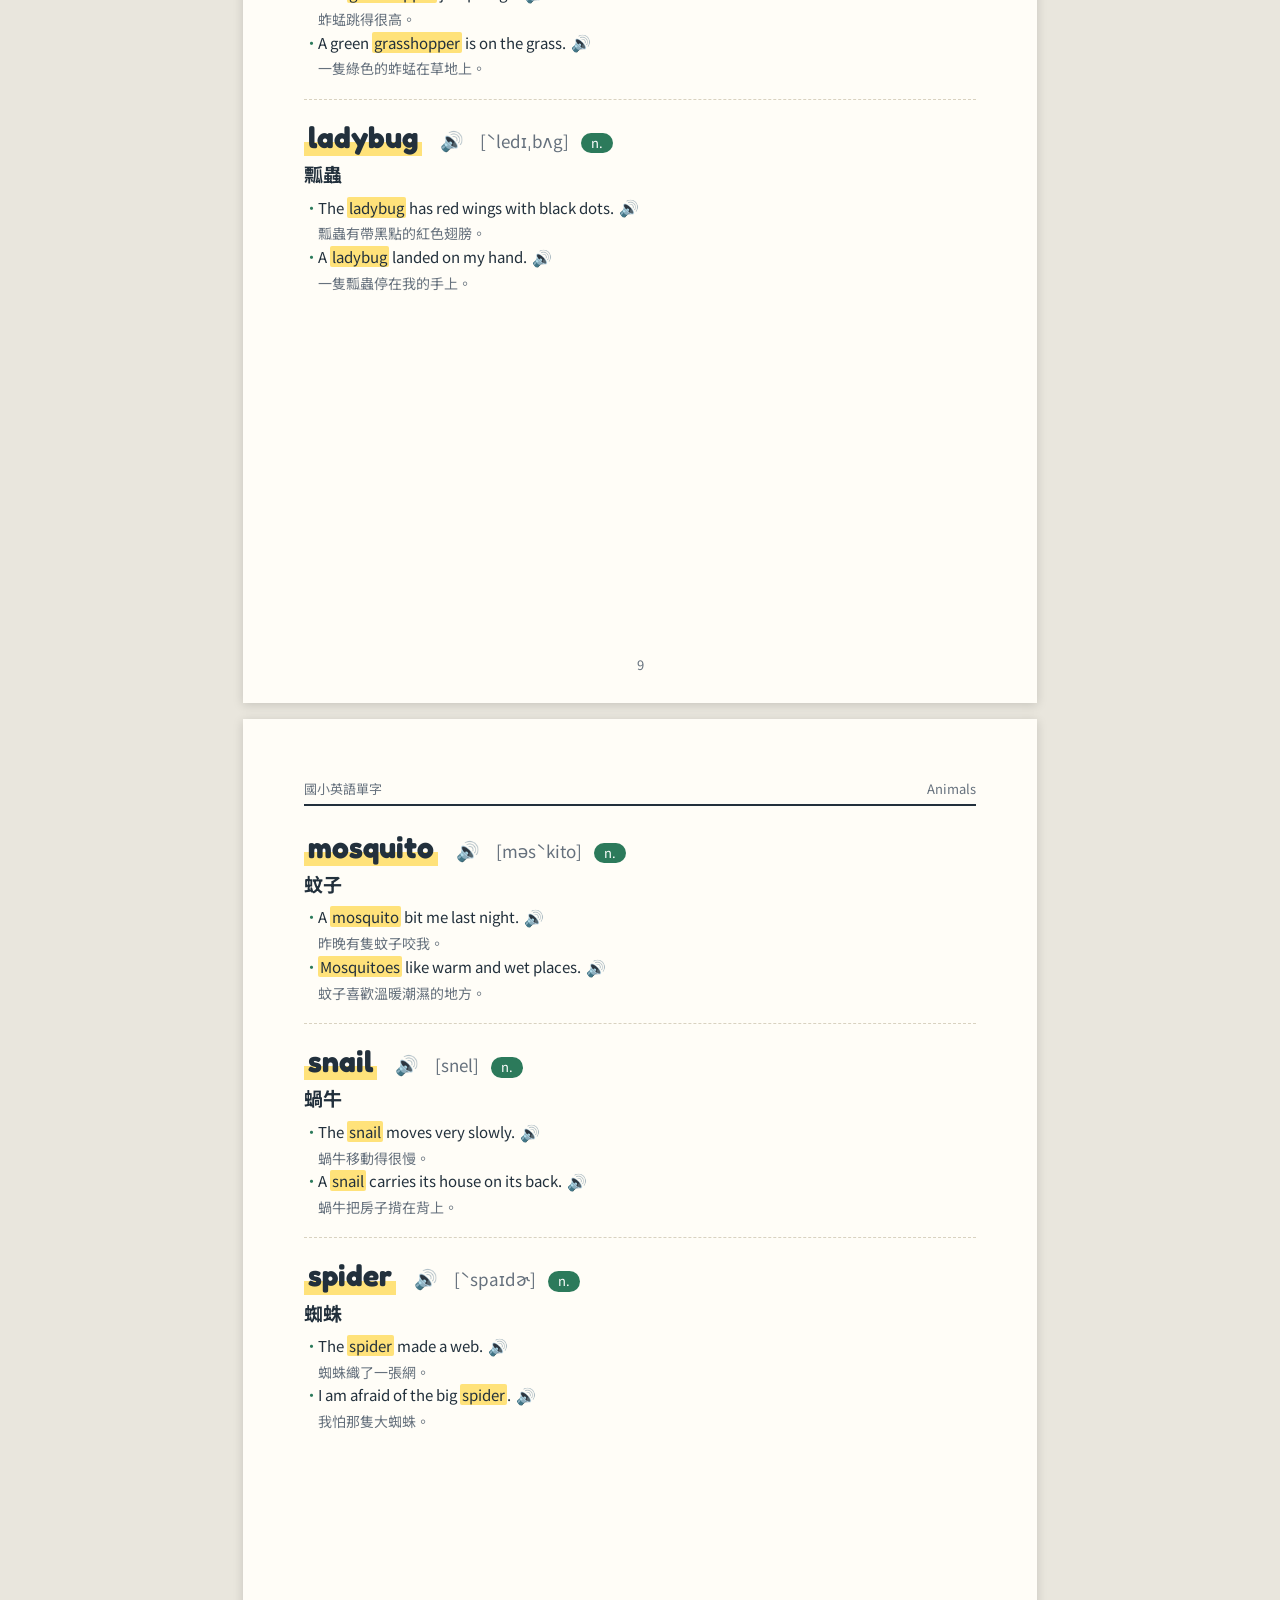
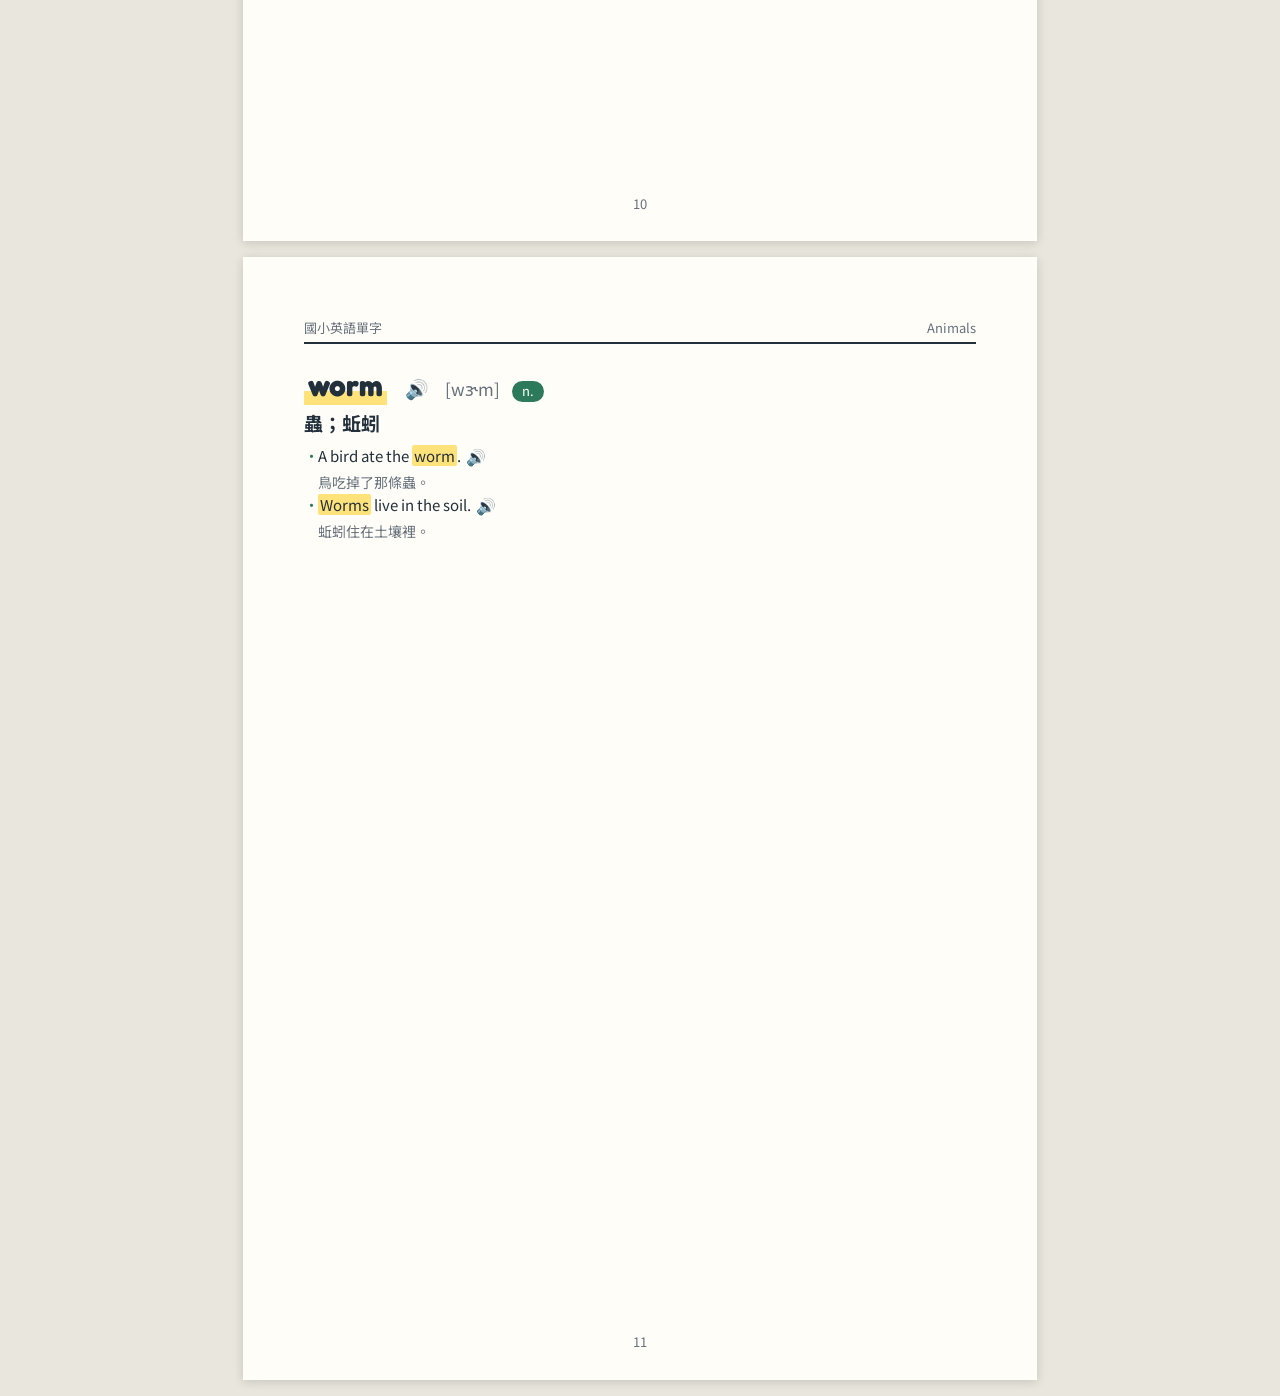
==== commit 71f42136: "1.Add source field in data json 2.Add test feature 3.Add filter for source" ====
--- a/index.html
+++ b/index.html
@@ -12,10 +12,16 @@
 <header class="bar">
   <h1>單字本</h1>
   <input id="q" type="search" placeholder="搜尋單字或中文">
+  <select id="src" hidden aria-label="選擇來源"></select>
   <select id="sub"><option value="">跳到主題</option></select>
+  <button id="qz-open" type="button" hidden>測驗</button>
   <button id="pr" type="button">列印 A4</button>
 </header>
 <main id="app">載入中…</main>
+<dialog id="qz" aria-label="隨機測驗">
+  <button type="button" class="qclose" data-act="close" aria-label="關閉">✕</button>
+  <div id="qz-body"></div>
+</dialog>
 <script src="js/app.js"></script>
 </body>
 </html>
--- a/css/style.css
+++ b/css/style.css
@@ -41,6 +41,52 @@
 .w .say{width:32px;height:32px;font-size:19px}
 .no-speech .say{display:none}
 
+/* 來源標籤（有多個來源時，顯示在單字卡上） */
+.srcTag{padding:0 8px;border:1px solid var(--soft);border-radius:99px;color:var(--soft);font-size:12px}
+
+/* 測驗對話框 */
+dialog{width:min(94vw,560px);max-height:92vh;padding:20px 20px 16px;border:0;border-radius:14px;background:var(--paper);color:var(--ink);box-shadow:0 10px 40px rgba(0,0,0,.35)}
+dialog::backdrop{background:rgba(20,28,36,.55)}
+dialog h2{margin:0 40px 12px 0;font:700 22px "Fredoka","Noto Sans TC",sans-serif}
+dialog h3{margin:14px 0 6px;font-size:16px}
+.qclose{position:absolute;top:10px;right:10px;width:36px;height:36px;border:0;border-radius:99px;background:transparent;color:var(--soft);font-size:20px;cursor:pointer}
+.qclose:hover,.qclose:focus-visible{background:var(--mark)}
+.qf{display:block;margin:0 0 12px;padding:0;border:0;font-weight:700}
+.qf legend{padding:0;margin-bottom:4px}
+.qf select,.qf input[type=number]{display:block;margin-top:4px;padding:8px 10px;border:1.5px solid var(--line);border-radius:8px;background:#fff;color:var(--ink);font:inherit;font-weight:400}
+.qf input[type=number]{width:6em}
+.chk{display:inline-flex;align-items:center;gap:6px;margin:2px 14px 4px 0;font-weight:400;cursor:pointer}
+.chk input{width:18px;height:18px}
+.qmini button{margin:2px 8px 0 0;padding:2px 10px;border:1px solid var(--line);border-radius:99px;background:#fff;color:var(--soft);font:inherit;font-size:13px;cursor:pointer}
+.qinfo{margin:0 0 8px;color:var(--soft);font-size:14px}
+.qerr{min-height:1.4em;margin:0 0 6px;color:var(--anti);font-size:14px}
+.qact{display:flex;flex-wrap:wrap;gap:8px;margin-top:10px}
+.qbtn{padding:10px 16px;border:2px solid var(--line);border-radius:10px;background:#fff;color:var(--ink);font:700 16px "Noto Sans TC",sans-serif;cursor:pointer}
+.qbtn.pri{border-color:var(--pos);background:var(--pos);color:#fff}
+.qbtn:focus-visible,.opt:focus-visible,.qmini button:focus-visible{outline:3px solid var(--mark);outline-offset:2px}
+.qmeta{display:flex;justify-content:space-between;margin-right:40px;color:var(--soft);font-size:14px}
+.qask{margin:12px 0 4px;color:var(--soft);font-size:15px}
+.qword{font:700 34px/1.25 "Fredoka","Noto Sans TC",sans-serif}
+.qkk{color:var(--soft);font-size:16px}
+.qzh{font-size:26px;font-weight:700;line-height:1.4}
+.qplay{font-size:20px;padding:14px 22px}
+.opts{display:grid;gap:10px;margin:14px 0 8px}
+.opt{min-height:52px;padding:10px 14px;border:2px solid var(--line);border-radius:12px;background:#fff;color:var(--ink);font:500 18px/1.4 "Noto Sans TC","Fredoka",sans-serif;text-align:left;cursor:pointer}
+.opt:hover:not(:disabled){border-color:var(--pos)}
+.opt.ok{border-color:var(--pos);background:#E2F3EA}
+.opt.bad{border-color:var(--anti);background:#FBE6E2}
+.opt:disabled{cursor:default}
+.opt:disabled:not(.ok):not(.bad){opacity:.55}
+.qfb{min-height:2em}
+.qfb p{margin:6px 0}
+.good{color:var(--pos);font-weight:700}
+.miss{color:var(--anti);font-weight:700}
+.qans{font-size:17px}
+.qscore{margin:0 0 4px;font-size:20px}
+.qscore b{font-size:32px;color:var(--pos)}
+.qwrong{margin:0;padding-left:20px}
+.qwrong li{margin:4px 0}
+
 /* index */
 .subjects{display:flex;flex-wrap:wrap;gap:4px 16px;margin-bottom:5mm;font-weight:700}
 .subjects a{color:var(--pos)}
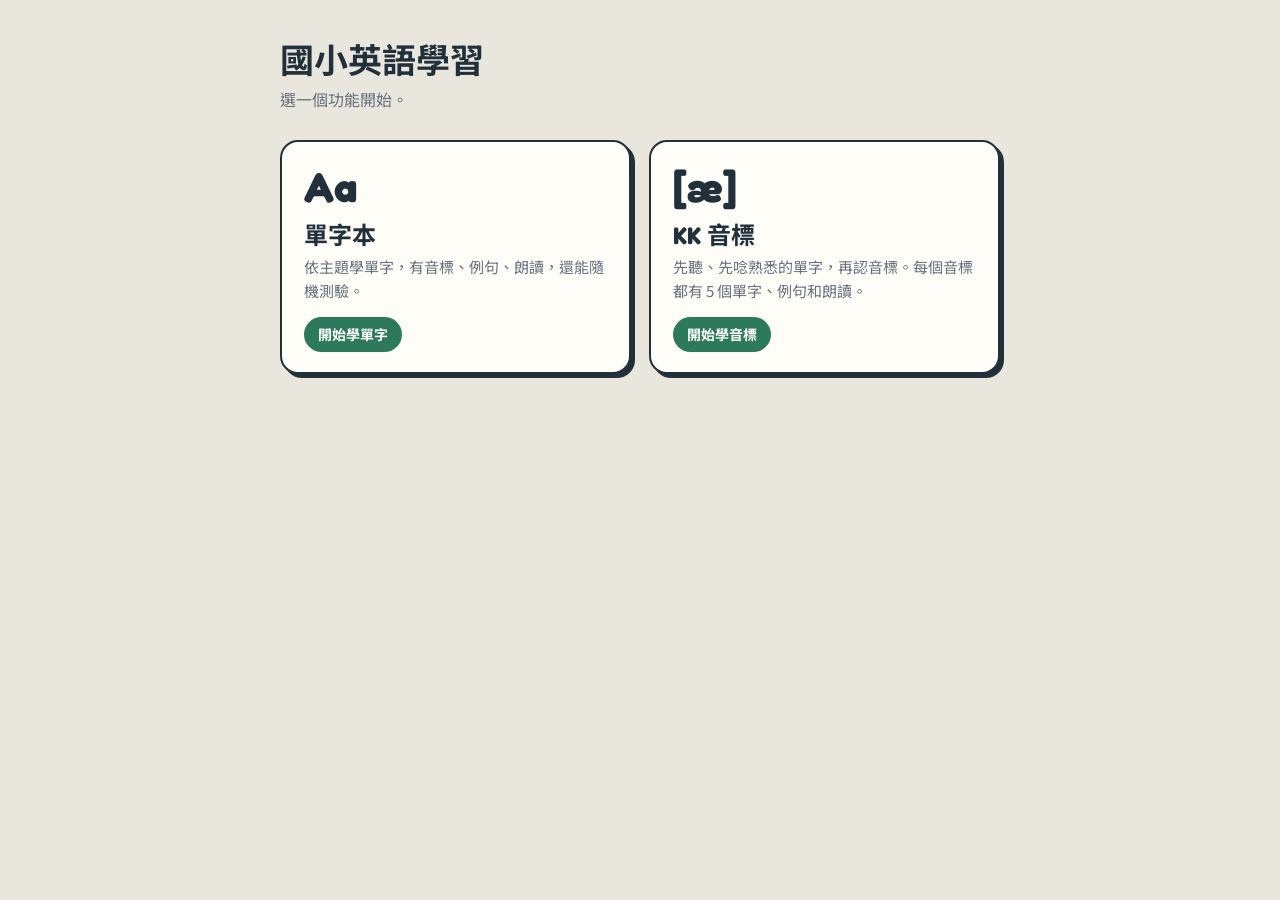
==== commit ccc8c32e: "Add KK phonetics page and a home page; move word book to vocab.html" ====
--- a/index.html
+++ b/index.html
@@ -3,25 +3,31 @@
 <head>
 <meta charset="utf-8">
 <meta name="viewport" content="width=device-width, initial-scale=1">
-<title>國小英語單字本</title>
+<title>國小英語學習</title>
 <link rel="preconnect" href="https://fonts.googleapis.com">
 <link href="https://fonts.googleapis.com/css2?family=Fredoka:wght@600;700&family=Noto+Sans+TC:wght@400;500;700&display=swap" rel="stylesheet">
 <link rel="stylesheet" href="css/style.css">
+<link rel="stylesheet" href="css/home.css">
 </head>
 <body>
-<header class="bar">
-  <h1>單字本</h1>
-  <input id="q" type="search" placeholder="搜尋單字或中文">
-  <select id="src" hidden aria-label="選擇來源"></select>
-  <select id="sub"><option value="">跳到主題</option></select>
-  <button id="qz-open" type="button" hidden>測驗</button>
-  <button id="pr" type="button">列印 A4</button>
-</header>
-<main id="app">載入中…</main>
-<dialog id="qz" aria-label="隨機測驗">
-  <button type="button" class="qclose" data-act="close" aria-label="關閉">✕</button>
-  <div id="qz-body"></div>
-</dialog>
-<script src="js/app.js"></script>
+<main class="home-wrap">
+  <h1>國小英語學習</h1>
+  <p class="sub">選一個功能開始。</p>
+  <div class="apps">
+    <!-- 之後有新功能，複製一張 <a class="app"> 卡片貼在這裡就好 -->
+    <a class="app" href="vocab.html">
+      <span class="ico">Aa</span>
+      <h2>單字本</h2>
+      <p>依主題學單字，有音標、例句、朗讀，還能隨機測驗。</p>
+      <span class="go">開始學單字</span>
+    </a>
+    <a class="app" href="kk.html">
+      <span class="ico">[æ]</span>
+      <h2>KK 音標</h2>
+      <p>先聽、先唸熟悉的單字，再認音標。每個音標都有 5 個單字、例句和朗讀。</p>
+      <span class="go">開始學音標</span>
+    </a>
+  </div>
+</main>
 </body>
 </html>
--- a/css/style.css
+++ b/css/style.css
@@ -5,6 +5,8 @@
 
 /* toolbar (screen only) */
 .bar{position:sticky;top:0;z-index:5;display:flex;flex-wrap:wrap;gap:8px;align-items:center;padding:10px 16px;background:var(--ink);color:#fff}
+.bar a.home{padding:6px 12px;border-radius:8px;background:rgba(255,255,255,.18);color:#fff;font-size:15px;text-decoration:none}
+.bar a.home:hover,.bar a.home:focus-visible{background:var(--mark);color:var(--ink)}
 .bar h1{font:700 20px "Fredoka","Noto Sans TC",sans-serif;margin:0 auto 0 0}
 .bar input,.bar select,.bar button{font:inherit;font-size:15px;padding:6px 10px;border:0;border-radius:8px}
 .bar input{flex:1 1 140px;min-width:0;max-width:240px}
@@ -21,7 +23,7 @@
 .card{margin-bottom:5mm;padding-bottom:5mm;border-bottom:1.5px dashed var(--line)}
 .card:last-of-type{border-bottom:0}
 .w{display:flex;flex-wrap:wrap;align-items:baseline;gap:4px 12px}
-.en{padding:0 4px;font:700 30px/1.25 "Fredoka","Noto Sans TC",sans-serif;background:linear-gradient(transparent 62%,var(--mark) 62%)}
+.en{font:700 30px/1.25 "Fredoka","Noto Sans TC",sans-serif}
 .kk{color:var(--soft);font-size:17px}
 .pos{padding:0 10px;border-radius:99px;background:var(--pos);color:#fff;font-size:13px}
 .zh{margin:2px 0 4px;font-size:19px;font-weight:700}
@@ -30,7 +32,8 @@
 .syn{color:var(--pos)}
 .ant{color:var(--anti)}
 .ex{margin:6px 0 0;padding:0;list-style:none;font-size:15px}
-.ex li{position:relative;padding-left:14px}
+.ex li{position:relative;padding-left:14px;margin-top:10px}
+.ex li:first-child{margin-top:0}
 .ex li::before{content:"•";position:absolute;left:0;color:var(--pos)}
 .cn{display:block;color:var(--soft);font-size:14px}
 mark{padding:0 2px;border-radius:2px;background:var(--mark);color:inherit}
--- a/css/home.css
+++ b/css/home.css
@@ -0,0 +1,12 @@
+/* 首頁：沿用 style.css 的顏色與字型，這裡只放首頁專用的版面 */
+.home-wrap{max-width:760px;margin:0 auto;padding:40px 20px 60px}
+.home-wrap h1{margin:0 0 4px;font:700 34px/1.25 "Fredoka","Noto Sans TC",sans-serif}
+.home-wrap .sub{margin:0 0 28px;color:var(--soft)}
+.apps{display:grid;grid-template-columns:repeat(auto-fit,minmax(260px,1fr));gap:18px}
+.app{display:block;padding:22px 22px 20px;border:2px solid var(--ink);border-radius:18px;background:var(--paper);color:inherit;text-decoration:none;box-shadow:4px 4px 0 var(--ink);transition:transform .1s,box-shadow .1s}
+.app:hover,.app:focus-visible{transform:translate(2px,2px);box-shadow:2px 2px 0 var(--ink)}
+.app:focus-visible{outline:3px solid var(--mark);outline-offset:3px}
+.app .ico{display:block;font:700 42px/1.1 "Fredoka","Noto Sans TC",sans-serif}
+.app h2{margin:10px 0 4px;font:700 24px/1.3 "Fredoka","Noto Sans TC",sans-serif}
+.app p{margin:0;color:var(--soft);font-size:15px}
+.app .go{display:inline-block;margin-top:14px;padding:6px 14px;border-radius:99px;background:var(--pos);color:#fff;font-size:14px;font-weight:700}
